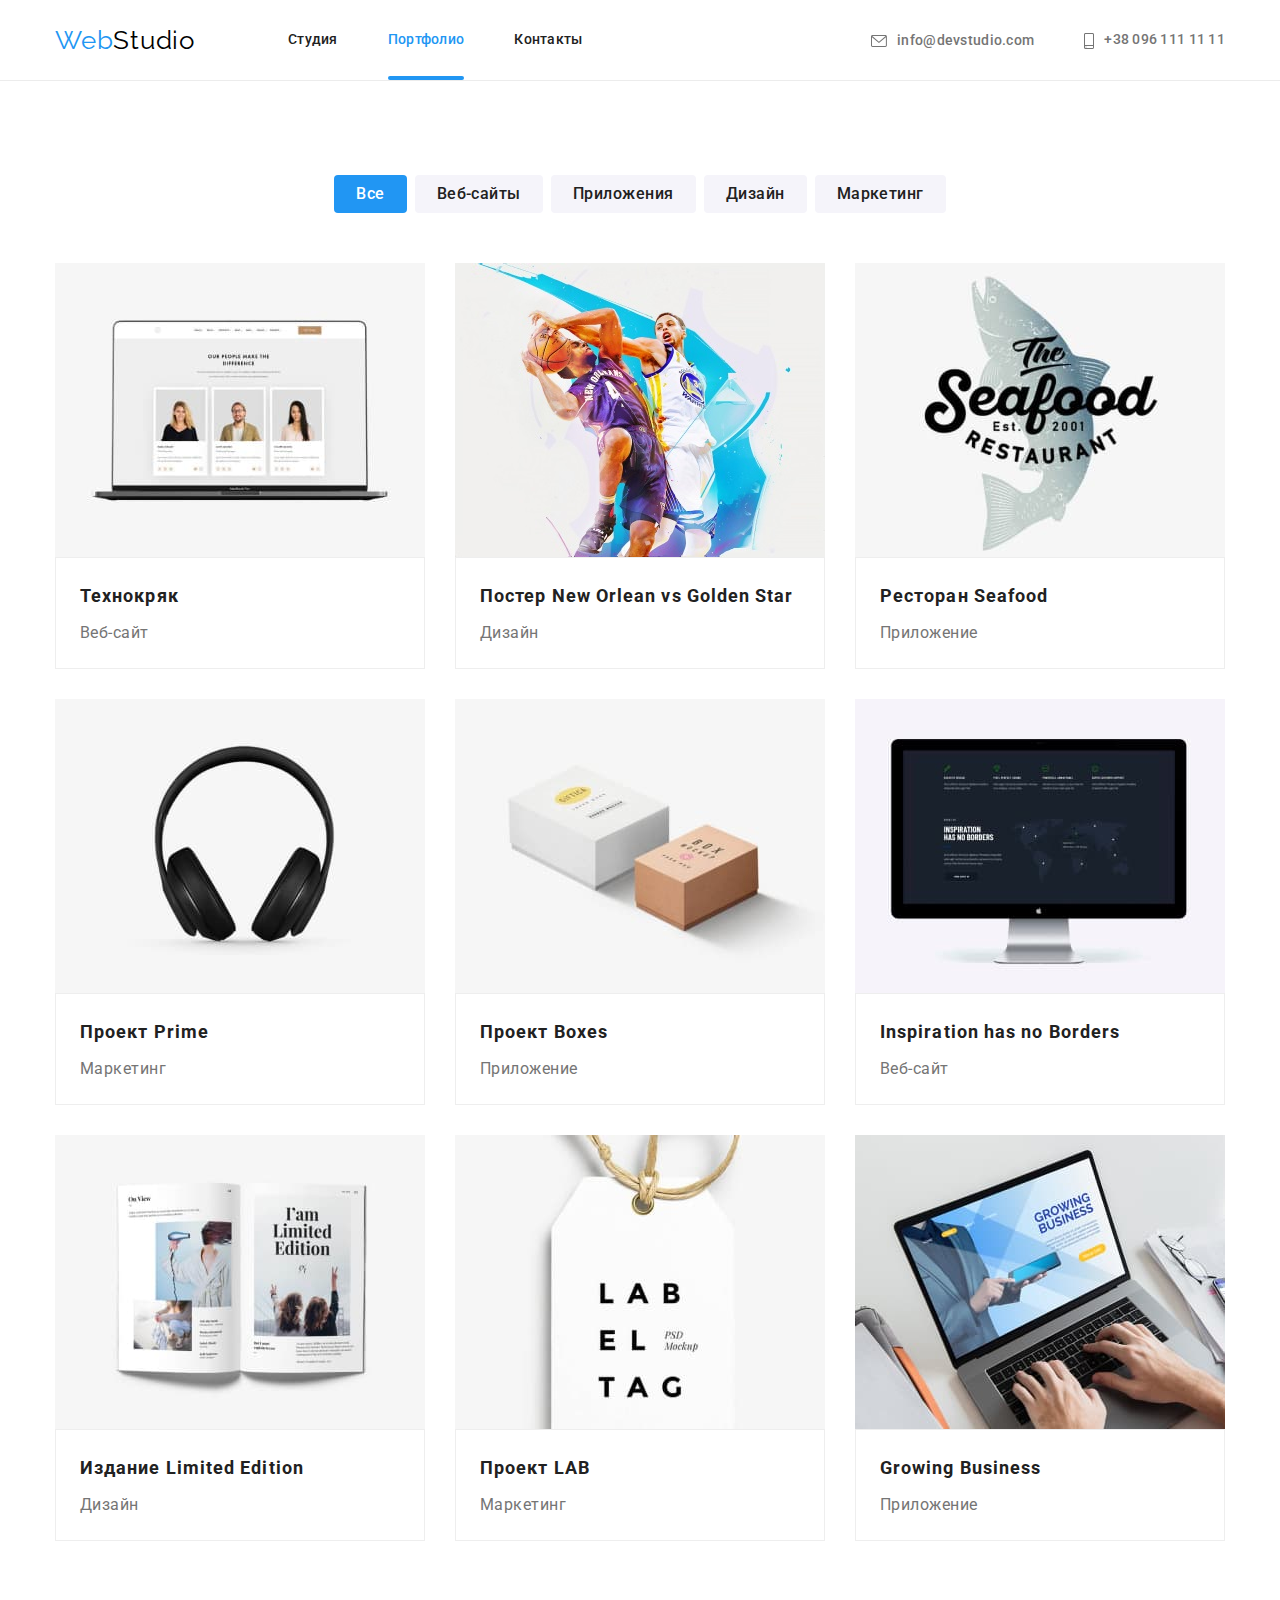
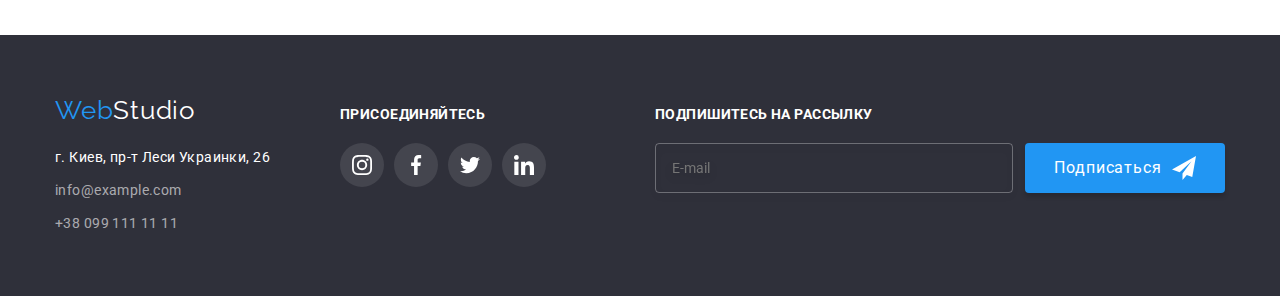
==== portfolio.html @ a85f529a "made folder" ====
<!DOCTYPE html>
<html lang="ru">
  <head>
    <meta charset="UTF-8" />
    <meta http-equiv="X-UA-Compatible" content="IE=edge" />
    <meta name="viewport" content="width=device-width, initial-scale=1.0" />
    <title>Портфолио</title>
    <link rel="preconnect" href="https://fonts.googleapis.com" />
    <link rel="preconnect" href="https://fonts.gstatic.com" crossorigin />
    <link
      href="https://fonts.googleapis.com/css2?family=Raleway:wght@700&family=Roboto:wght@400;500;700;900&display=swap"
      rel="stylesheet"
    />
    <link
      rel="stylesheet"
      href="https://cdn.jsdelivr.net/npm/modern-normalize@1.1.0/modern-normalize.min.css"
    />
    <link rel="stylesheet" href="./css/styles.css" />
  </head>

  <body>
    <header class="header underline">
      <div class="conteiner header">
        <nav class="header-logo">
          <a lang="en" href="./index.html" class="logo link"
            >Web<span class="logo-ins">Studio</span></a
          >
          <ul class="site-nav list">
            <li class="item">
              <a class="link site-nav-link" href="./index.html">Студия</a>
            </li>
            <li class="item">
              <a class="link site-nav-link current" href="./portfolio.html">Портфолио</a>
            </li>
            <li class="item"><a class="link site-nav-link" href="">Контакты</a></li>
          </ul>
        </nav>

        <ul class="site-contact list">
          <li class="list">
            <a class="link" href="mailto:info@devstudio.com"
              ><svg class="contact-logo" width="16" height="12">
                <use href="./images/icons.svg#icon-mail-logo" /></svg
              >info@devstudio.com</a
            >
          </li>
          <li class="list">
            <a class="link" href="tel:+380961111111"
              ><svg class="contact-logo" width="10" height="16">
                <use href="./images/icons.svg#icon-logo-smartphone" /></svg
              >+38 096 111 11 11</a
            >
          </li>
        </ul>
      </div>
    </header>
    <main>
      <!-- секция портфолио фильтр -->
      <section class="section">
        <div class="conteiner">
          <h1 hidden>портфолио по категориям</h1>
          <ul class="portfolio-filter">
            <li class="list">
              <button class="portfolio-btn current-btn" type="button">Все</button>
            </li>
            <li class="list"><button class="portfolio-btn" type="button">Веб-сайты</button></li>
            <li class="list"><button class="portfolio-btn" type="button">Приложения</button></li>
            <li class="list"><button class="portfolio-btn" type="button">Дизайн</button></li>
            <li class="list"><button class="portfolio-btn" type="button">Маркетинг</button></li>
          </ul>

          <ul class="example-card">
            <li class="list">
              <a class="link example-link" href="">
                <div class="example-wrap">
                  <img
                    src="./images/portfolio/img-tekhnokr.jpg"
                    alt="образец сайта на ноутбуке"
                    width="370"
                    height="294"
                  />
                  <p class="example-text">
                    Ресурс предлагает комплексные предложения с разным уровнем функционала и
                    сервисов. Все это позволит посетителю получить исчерпывающие сведения о компании
                    или частном лице.
                  </p>
                </div>

                <div class="example-name">
                  <h2 class="portfolio-title-text">Технокряк</h2>
                  <p class="portfolio-text">Веб-сайт</p>
                </div>
              </a>
            </li>
            <li class="list">
              <a class="link example-link" href="">
                <div class="example-wrap">
                  <img
                    src="./images/portfolio/img-new-orlean.jpg"
                    alt="игра в баскетбол"
                    width="370"
                    height="294"
                  />
                  <p class="example-text">
                    Ресурс предлагает комплексные предложения с разным уровнем функционала и
                    сервисов. Все это позволит посетителю получить исчерпывающие сведения о компании
                    или частном лице.
                  </p>
                </div>
                <div class="example-name">
                  <h2 class="portfolio-title-text">
                    Постер <span lang="en">New Orlean vs Golden Star</span>
                  </h2>
                  <p class="portfolio-text">Дизайн</p>
                </div>
              </a>
            </li>
            <li class="list">
              <a class="link example-link" href="">
                <div class="example-wrap">
                  <img
                    src="./images/portfolio/img-seafood.jpg"
                    alt="логотип ресторана с рыбой"
                    width="370"
                    height="294"
                  />
                  <p class="example-text">
                    Ресурс предлагает комплексные предложения с разным уровнем функционала и
                    сервисов. Все это позволит посетителю получить исчерпывающие сведения о компании
                    или частном лице.
                  </p>
                </div>
                <div class="example-name">
                  <h2 class="portfolio-title-text">Ресторан <span lang="en">Seafood</span></h2>
                  <p class="portfolio-text">Приложение</p>
                </div>
              </a>
            </li>
            <li class="list">
              <a class="link example-link" href="">
                <div class="example-wrap">
                  <img
                    src="./images/portfolio/img-prime.jpg"
                    alt="фотография наушники"
                    width="370"
                    height="294"
                  />
                  <p class="example-text">
                    Ресурс предлагает комплексные предложения с разным уровнем функционала и
                    сервисов. Все это позволит посетителю получить исчерпывающие сведения о компании
                    или частном лице.
                  </p>
                </div>
                <div class="example-name">
                  <h2 class="portfolio-title-text">Проект <span lang="en">Prime</span></h2>
                  <p class="portfolio-text">Маркетинг</p>
                </div>
              </a>
            </li>
            <li class="list">
              <a class="link example-link" href="">
                <div class="example-wrap">
                  <img
                    src="./images/portfolio/img-boxes.jpg"
                    alt="две коробки на столе"
                    width="370"
                    height="294"
                  />
                  <p class="example-text">
                    Ресурс предлагает комплексные предложения с разным уровнем функционала и
                    сервисов. Все это позволит посетителю получить исчерпывающие сведения о компании
                    или частном лице.
                  </p>
                </div>
                <div class="example-name">
                  <h2 class="portfolio-title-text">Проект <span lang="en">Boxes</span></h2>
                  <p class="portfolio-text">Приложение</p>
                </div>
              </a>
            </li>
            <li class="list">
              <a class="link example-link" href="">
                <div class="example-wrap">
                  <img
                    src="./images/portfolio/img-inspiration.jpg"
                    alt="вид сайта на мониторе"
                    width="370"
                    height="294"
                  />
                  <p class="example-text">
                    Ресурс предлагает комплексные предложения с разным уровнем функционала и
                    сервисов. Все это позволит посетителю получить исчерпывающие сведения о компании
                    или частном лице.
                  </p>
                </div>
                <div class="example-name">
                  <h2 class="portfolio-title-text" lang="en">Inspiration has no Borders</h2>
                  <p class="portfolio-text">Веб-сайт</p>
                </div>
              </a>
            </li>
            <li class="list">
              <a class="link example-link" href="">
                <div class="example-wrap">
                  <img
                    src="./images/portfolio/img-limit-edit.jpg"
                    alt="раскрытый журнал"
                    width="370"
                    height="294"
                  />
                  <p class="example-text">
                    Ресурс предлагает комплексные предложения с разным уровнем функционала и
                    сервисов. Все это позволит посетителю получить исчерпывающие сведения о компании
                    или частном лице.
                  </p>
                </div>
                <div class="example-name">
                  <h2 class="portfolio-title-text">
                    Издание <span lang="en">Limited Edition</span>
                  </h2>
                  <p class="portfolio-text">Дизайн</p>
                </div>
              </a>
            </li>
            <li class="list">
              <a class="link example-link" href="">
                <div class="example-wrap">
                  <img
                    src="./images/portfolio/img-lab.jpg"
                    alt="фотография бирки"
                    width="370"
                    height="294"
                  />
                  <p class="example-text">
                    Ресурс предлагает комплексные предложения с разным уровнем функционала и
                    сервисов. Все это позволит посетителю получить исчерпывающие сведения о компании
                    или частном лице.
                  </p>
                </div>
                <div class="example-name">
                  <h2 class="portfolio-title-text">Проект <span lang="en">LAB</span></h2>
                  <p class="portfolio-text">Маркетинг</p>
                </div>
              </a>
            </li>
            <li class="list">
              <a class="link example-link" href="">
                <div class="example-wrap">
                  <img
                    src="./images/portfolio/img-growing.jpg"
                    alt="просмотр сайта на ноутбуке"
                    width="370"
                    height="294"
                  />
                  <p class="example-text">
                    Ресурс предлагает комплексные предложения с разным уровнем функционала и
                    сервисов. Все это позволит посетителю получить исчерпывающие сведения о компании
                    или частном лице.
                  </p>
                </div>
                <div class="example-name">
                  <h2 class="portfolio-title-text" lang="en">Growing Business</h2>
                  <p class="portfolio-text">Приложение</p>
                </div>
              </a>
            </li>
          </ul>
        </div>
      </section>
    </main>
    <footer class="footer">
      <div class="conteiner footer-site">
        <div class="footer-main">
          <a lang="en" href="index.html" class="logo link logo-footer"
            >Web<span class="logo-ins-wt">Studio</span></a
          >
          <address class="footer-adress">
            <ul class="site-address">
              <li class="list address">
                <a
                  class="link adr"
                  href="https://goo.gl/maps/mTqveM3o7h9tDFsGA"
                  target="_blank"
                  rel="noopener noreferrer"
                  >г. Киев, пр-т Леси Украинки, 26</a
                >
              </li>
              <li class="list">
                <a class="link" href="mailto:info@example.com">info@example.com</a>
              </li>
              <li class="list"><a class="link" href="tel:+380991111111">+38 099 111 11 11</a></li>
            </ul>
          </address>
        </div>
        <div class="connect-link">
          <h3 class="connect-title">присоединяйтесь</h3>
          <ul class="social-list list">
            <li class="social-item">
              <a class="social-link link footer-link" href="">
                <svg class="workers-social-icon" width="20" height="20">
                  <use href="./images/icons.svg#icon-instagram" />
                </svg>
              </a>
            </li>
            <li class="social-item">
              <a class="social-link link footer-link" href="">
                <svg class="workers-social-icon" width="20" height="20">
                  <use href="./images/icons.svg#icon-facebook" />
                </svg>
              </a>
            </li>
            <li class="social-item">
              <a class="social-link link footer-link" href="">
                <svg class="workers-social-icon" width="20" height="20">
                  <use href="./images/icons.svg#icon-twitter" />
                </svg>
              </a>
            </li>
            <li class="social-item">
              <a class="social-link link footer-link" href="">
                <svg class="workers-social-icon" width="20" height="20">
                  <use href="./images/icons.svg#icon-linkedin" />
                </svg>
              </a>
            </li>
          </ul>
        </div>

        <!--Форма подписаться-->

        <form class="subscribe">
          <h3 class="subscribe-title">Подпишитесь на рассылку</h3>
          <div class="subscribe-wrap">
            <input class="subscribe-input" type="text" name="subscribe" placeholder="E-mail" />
            <button type="submit" class="subscribe-btn">
              Подписаться
              <svg class="subscribe-icon" width="24" height="24">
                <use href="./images/icons.svg#icon-send-email" />
              </svg>
            </button>
          </div>
        </form>
      </div>
    </footer>
  </body>
</html>
---- css/styles.css ----
:root {
  --main-text-color: #212121;
  --text-color: #757575;
  --text-focus-color: #2196f3;
  --main-bg-color: #ffffff;
  --hero-bg-color: #2f303a;
  --team-bg-color: #f5f4fa;
  --footer-bg-color: #2f303a;
  --hero-btn-hover: #188ce8;
  --logo-color: #000000;
  --hero-underline: #ececec;
  --timming: cubic-bezier(0.4, 0, 0.2, 1);
}
.vissualy-hidden {
  position: absolute;
  white-space: nowrap;
  width: 1px;
  height: 1px;
  overflow: hidden;
  border: 0;
  padding: 0;
  clip: rect(0 0 0 0);
  clip-path: inset(50%);
  margin: -1px;
}
h1,
h2,
h3,
h4,
h5 {
  margin: 0;
}
ul {
  margin: 0;
  padding: 0;
}

p {
  margin: 0;
}
img {
  display: block;
  max-width: 100%;
  height: auto;
}

.conteiner {
  margin: 0 auto;
  width: 1200px;
  padding-left: 15px;
  padding-right: 15px;
}
.section {
  padding: 94px 0;
}
body {
  font-family: 'Roboto', sans-serif;
  color: var(--text-color);
  background-color: var(--main-bg-color);
  font-size: 14px;
}
.list {
  padding: 0;
  margin: 0;
  list-style: none;
}
.link {
  text-decoration: none;
  font-style: normal;
}
/* --------- Header section --------- */
.header.conteiner {
  display: flex;
  align-items: center;
}
.header-logo {
  display: flex;
  align-items: center;
}

.underline {
  border-bottom: 1px solid var(--hero-underline);
}
.logo {
  font-family: 'Raleway', sans-serif;
  color: var(--text-focus-color);
  font-size: 26px;
  line-height: 1.19;
  letter-spacing: 0.03em;
  margin-right: 93px;
}

.site-contact {
  margin-left: auto;
}

.logo-ins {
  color: var(--logo-color);
}
.site-nav {
  display: flex;
}

.site-nav .item:not(:last-child) {
  margin-right: 50px;
}

.site-nav .link {
  display: block;
  padding-top: 32px;
  padding-bottom: 32px;
  font-family: 'Roboto', sans-serif;
  font-weight: 500;
  line-height: 1.14;
  letter-spacing: 0.02em;
  color: var(--main-text-color);
  transition: color 250ms var(--timming);
}
.site-nav .link:hover,
.site-nav .link:focus {
  color: var(--text-focus-color);
}
.link.current {
  color: var(--text-focus-color);
}
.site-nav-link.current::after {
  content: '';
  position: absolute;
  left: 0;
  bottom: 0;
  display: block;
  width: 100%;
  height: 4px;
  background-color: var(--text-focus-color);
  border-radius: 2px;
}
.item {
  position: relative;
}
.site-nav-link::before {
  content: '';
  position: absolute;
  left: 0;
  bottom: 0;
  display: block;
  width: 100%;
  height: 4px;
  background-color: var(--text-focus-color);
  border-radius: 2px;
  transform: scaleX(0);
  transition: transform 250ms var(--timming);
}

.site-nav-link:hover::before,
.site-nav-link:focus::before {
  transform: scaleX(1);
}

.site-contact .link {
  font-weight: 500;
  font-size: 14px;
  line-height: 1.14;
  letter-spacing: 0.02em;
  color: var(--text-color);
  transition: color 250ms var(--timming);
}

.site-contact {
  display: flex;
  align-items: center;
}
.site-contact .list + .list {
  margin-left: 50px;
}

.site-contact .link:hover,
.site-contact .link:focus {
  color: var(--text-focus-color);
}
.contact-logo {
  vertical-align: middle;
  fill: currentcolor;
  margin-right: 10px;
  text-align: center;
}
/* --------- Hero section --------- */
.hero {
  padding: 200px 0;
  text-align: center;
  max-width: 1600px;
  margin: 0 auto;
  background-color: var(--hero-bg-color);

  background-image: linear-gradient(rgba(47, 48, 58, 0.4), rgba(47, 48, 58, 0.4)),
    url(../images/bg-img.jpg);
  background-repeat: no-repeat;
  background-position: center;
  background-size: cover;
}
.hero-text {
  margin-top: 0;
  margin-bottom: 30px;
  font-size: 44px;
  line-height: 1.36;
  letter-spacing: 0.06em;
  text-transform: uppercase;
  color: var(--main-bg-color);
}

.hero-btn {
  display: inline;
  box-shadow: 0px 4px 4px rgba(0, 0, 0, 0.15);
  border: 0;
  border-radius: 4px;
  padding: 10px 32px 10px 32px;
  cursor: pointer;
  font-family: inherit;
  font-weight: 700;
  font-size: 16px;
  line-height: 1.88;
  letter-spacing: 0.06em;
  background-color: var(--text-focus-color);
  color: var(--main-bg-color);
  transition: background-color 250ms var(--timming);
}

.hero-btn:hover,
.hero-btn:focus {
  background-color: var(--hero-btn-hover);
}
/* --------- Особенности section --------- */
.section-title-text {
  margin-top: 30px;
  font-size: 14px;
  line-height: 1.14;
  letter-spacing: 0.03em;
  text-transform: uppercase;

  color: var(--main-text-color);
}
.specs {
  display: flex;
}
.specs-item {
  width: 270px;
  height: 120px;
  background: var(--team-bg-color);
  border-radius: 4px;
  display: flex;
  align-items: center;
  justify-content: center;
}

.specs .list:not(:last-child) {
  margin-right: 30px;
}
.section-text {
  font-size: 14px;
  line-height: 1.71;
  letter-spacing: 0.03em;
  margin-top: 10px;
  margin-bottom: 0;
}
/* --------- чем мы занимаемся section --------- */
.section-main-text {
  margin-bottom: 50px;
  text-align: center;
  font-size: 36px;
  line-height: 1.17;
  letter-spacing: 0.03em;
  color: var(--main-text-color);
}
.section.our-works {
  padding-top: 0%;
}
.work-example {
  display: flex;
  justify-content: space-between;
}
.example-card {
  position: relative;
}
.works-text {
  position: absolute;

  height: 70px;
  width: 100%;
  bottom: 0;
  left: 0;
  padding-top: 27px;
  padding-bottom: 27px;

  font-weight: 700;
  font-size: 14px;
  line-height: 1.14;
  text-align: center;
  vertical-align: middle;

  letter-spacing: 0.03em;
  text-transform: uppercase;

  color: var(--main-bg-color);

  background-color: rgba(47, 48, 58, 0.8);
}

/* --------- наша команда section --------- */
.section-team {
  background-color: var(--team-bg-color);
}
.workers-name {
  padding-top: 30px;
  padding-bottom: 30px;
  background-color: var(--main-bg-color);
  text-align: center;
  border-radius: 0px 0px 4px 4px;
}

.team-name {
  font-weight: 500;
  font-size: 16px;
  line-height: 1.19;
  letter-spacing: 0.03em;
  color: var(--main-text-color);
  margin-bottom: 9px;
}
.team-prof {
  font-size: 16px;
  line-height: 1.19;
  letter-spacing: 0.03em;
  margin-bottom: 16px;
}
.workers-cards {
  display: flex;
  justify-content: space-between;
}
.conteiner-workers {
  width: 270px;
  box-shadow: 0px 1px 3px rgba(0, 0, 0, 0.12), 0px 1px 1px rgba(0, 0, 0, 0.14),
    0px 2px 1px rgba(0, 0, 0, 0.2);
  border-radius: 0px 0px 4px 4px;
}
.conteiner-team {
  padding-bottom: 94px;
}
.social-list {
  display: flex;
  justify-content: center;
  background-color: transparent;
}
.social-item + .social-item {
  margin-left: 10px;
}
.social-link {
  width: 44px;
  height: 44px;
  border-radius: 50%;
  display: flex;
  align-items: center;
  justify-content: center;
  background-color: var(--main-bg-color);
  color: #afb1b8;
  transition: color 250ms var(--timming), background-color 250ms var(--timming);
}
.workers-social-icon {
  fill: currentColor;
}
.social-link:hover,
.social-link:focus {
  background-color: var(--text-focus-color);
  color: var(--main-bg-color);
}

/* --------- наши клиенты section --------- */
.clients-title {
  font-weight: 700;
  font-size: 36px;
  line-height: 1.67;
  text-align: center;
  letter-spacing: 0.03em;
  color: var(--main-text-color);
  margin-bottom: 50px;
}
.clients-list {
  display: flex;
  justify-content: center;
  background-color: transparent;
}
.clients-item + .clients-item {
  margin-left: 30px;
}
.clients-item {
  width: 170px;
  height: 92px;
  align-items: center;
}
.clients-link {
  width: 170px;
  height: 92px;
  border: 1px solid;
  border-radius: 4px;
  display: flex;
  align-items: center;
  justify-content: center;
  color: #afb1b8;
  transition: color 250ms var(--timming);
}
.clients-icon {
  fill: currentColor;
}
.clients-link:hover,
.clients-link:focus {
  color: var(--text-focus-color);
}
/* --------- footer section --------- */
.logo-ins-wt {
  color: var(--main-bg-color);
}
.footer {
  padding: 60px 0;
  background-color: var(--footer-bg-color);
}
.footer-adress {
  font-style: normal;
  margin-top: 20px;
}
.site-address .link {
  font-size: 14px;
  line-height: 1.71;
  letter-spacing: 0.03em;
  color: rgba(255, 255, 255, 0.6);
  transition: color 250ms var(--timming);
}
.site-address .link:hover,
.site-address .link:focus {
  color: var(--text-focus-color);
}
.site-address .adr {
  color: var(--main-bg-color);
}
.logo-footer {
  display: inline-block;
  margin-right: 0;
}
.site-address .list {
  display: block;
}
.site-address .list:not(:last-child) {
  margin-bottom: 9px;
}
.footer-site {
  display: flex;
  align-items: baseline;
}
.connect-link {
  margin-left: 70px;
}
.connect-title {
  margin-bottom: 20px;
  font-weight: 700;
  font-size: 14px;
  line-height: 1.14;
  letter-spacing: 0.03em;
  text-transform: uppercase;
  color: var(--main-bg-color);
}
.footer-link {
  background-color: rgba(255, 255, 255, 0.1);
  color: var(--main-bg-color);
}
.footer-link:hover,
.footer-link:focus {
  background-color: var(--text-focus-color);
}
.subscribe {
  margin-left: auto;
}
.subscribe-input {
  width: 358px;
  height: 50px;
  padding-left: 16px;
  margin-right: 12px;

  border: 1px solid rgba(255, 255, 255, 0.3);
  box-sizing: border-box;
  filter: drop-shadow(0px 4px 4px rgba(0, 0, 0, 0.15));
  border-radius: 4px;
  background-color: transparent;
  color: inherit;
}

.subscribe-input:focus {
  outline: none;
  border-color: var(--text-focus-color);
}

.subscribe-title {
  margin-bottom: 20px;
  font-weight: 700;
  font-size: 14px;
  line-height: 1.14;
  letter-spacing: 0.03em;
  text-transform: uppercase;
  color: var(--main-bg-color);
}
.subscribe-btn {
  cursor: pointer;
  display: flex;
  align-items: center;
  justify-content: center;
  width: 200px;
  height: 50px;
  padding: 0;
  border: 0;
  background: var(--text-focus-color);
  box-shadow: 0px 4px 4px rgba(0, 0, 0, 0.15);
  border-radius: 4px;
  font-size: 16px;
  line-height: 1.88;
  letter-spacing: 0.06em;
  color: var(--main-bg-color);
  transition: background-color 250ms var(--timming);
}
.subscribe-icon {
  margin-left: 10px;
  fill: var(--main-bg-color);
}

.subscribe-btn:hover,
.subscribe-btn:focus {
  background: var(--hero-btn-hover);
}

.subscribe-wrap {
  display: flex;
}

/* --------- Модальное окно --------- */

.backdrop {
  position: fixed;
  width: 100%;
  height: 100%;
  top: 0;
  left: 0;
  background-color: rgba(0, 0, 0, 0.2);
  transition: opacity 250ms var(--timming), visibility 250ms var(--timming),
    box-shadow 250ms var(--timming);
}

.backdrop.is-hidden .modal {
  transform: translate(-50%, -50%) scale(1.1);
}

.modal {
  position: absolute;
  top: 50%;
  left: 50%;
  transform: translate(-50%, -50%) scale(1);
  width: 528px;
  min-height: 581px;
  background-color: var(--main-bg-color);
  border-radius: 4px;
  transition: transform 300ms;
  box-shadow: 0px 1px 3px rgba(0, 0, 0, 0.12), 0px 1px 1px rgba(0, 0, 0, 0.14),
    0px 2px 1px rgba(0, 0, 0, 0.2);
  padding: 40px;
}

.modal-close-btn {
  cursor: pointer;
  padding: 0;

  position: absolute;
  top: 8px;
  right: 8px;
  width: 30px;
  height: 30px;
  border-radius: 50%;
  border: 1px solid rgba(0, 0, 0, 0.1);
  background-color: transparent;
}
.modal-close-btn:hover .close-icon,
.modal-close-btn:focus .close-icon {
  fill: var(--text-focus-color);
}
.close-icon {
  vertical-align: middle;
  transition: fill 250ms var(--timming);
}
.is-hidden {
  opacity: 0;
  pointer-events: none;
  visibility: hidden;
}

.modal-title {
  margin-bottom: 12px;
  font-weight: 700;
  font-size: 20px;
  line-height: 1.15;
  text-align: center;
  letter-spacing: 0.03em;
  color: var(--main-text-color);
}
.input-title {
  display: inline-block;

  font-size: 12px;
  line-height: 1.17;
  letter-spacing: 0.01em;
  margin-bottom: 4px;
}
.modal-input {
  width: 100%;
  height: 40px;
  padding-left: 35px;

  border: 1px solid rgba(33, 33, 33, 0.2);
  outline: none;

  box-sizing: border-box;
  border-radius: 4px;
  color: var(--main-text-color);
  transition: border-color 250ms var(--timming);
}
.modal-input:focus {
  border-color: var(--text-focus-color);
}
.modal-input:focus + .modal-icon {
  fill: var(--text-focus-color);
}
.input-wrap {
  position: relative;
  margin-bottom: 10px;
}
.modal-icon {
  position: absolute;
  top: 50%;
  left: 12px;
  transform: translateY(-50%);
  transition: fill 250ms var(--timming);
}

.comment {
  height: 120px;
  margin-bottom: 20px;
  padding: 12px 16px;
  resize: none;
}
.comment::placeholder {
  font-size: 14px;
  line-height: 1.14;
  letter-spacing: 0.01em;
  color: rgba(117, 117, 117, 0.5);
}
.check-text {
  display: flex;
  align-items: center;
  justify-content: center;
  margin-bottom: 30px;
}
.check-icon-wrap {
  display: flex;
  align-items: center;
  justify-content: center;
  margin-right: 7px;
  width: 16px;
  height: 15px;
  border: 2px solid var(--main-text-color);
  border-radius: 2px;
  fill: transparent;
}

.checkbox:checked + .check-text .check-icon-wrap {
  background-color: var(--text-focus-color);
  fill: var(--main-bg-color);
  border: transparent;
}

.modal-license {
  font-size: 14px;
  line-height: 1.71;
  letter-spacing: 0.03em;
  text-decoration-line: underline;

  color: var(--text-focus-color);
}
.send-btn {
  cursor: pointer;
  display: block;
  margin: 0 auto;
  width: 200px;
  height: 50px;
  padding: 0;

  background: var(--text-focus-color);
  box-shadow: 0px 4px 4px rgba(0, 0, 0, 0.15);
  border-radius: 4px;

  font-weight: 700;
  font-size: 16px;
  line-height: 1.88;
  letter-spacing: 0.06em;

  color: var(--main-bg-color);

  border: 0;
  transition: background-color 250ms var(--timming);
}

.send-btn:hover,
.send-btn:focus {
  background: var(--hero-btn-hover);
}

/* --------- СТРАНИЦА ПОРТФОЛИО --------- */

.portfolio-filter .list {
  border-radius: 4px;
}
.portfolio-btn {
  cursor: pointer;
  padding: 6px 22px;
  border-radius: 4px;
  border: 0;
  font-family: inherit;
  font-weight: 500;
  font-size: 16px;
  line-height: 1.625;
  letter-spacing: 0.03em;
  color: var(--main-text-color);
  background-color: var(--team-bg-color);
  transition: color 250ms var(--timming), background-color 250ms var(--timming),
    box-shadodw 250ms var(--timming);
}
.current-btn {
  color: var(--main-bg-color);
  background-color: var(--text-focus-color);
}

.portfolio-btn:hover,
.portfolio-btn:focus {
  color: var(--main-bg-color);
  background-color: var(--text-focus-color);
  box-shadow: 0px 3px 1px rgba(0, 0, 0, 0.1), 0px 1px 2px rgba(0, 0, 0, 0.08),
    0px 2px 2px rgba(0, 0, 0, 0.12);
}

.portfolio-filter .list:not(:last-child) {
  margin-right: 8px;
}

.example-link {
  display: block;
  transition: box-shadow 250ms var(--timming);
}

.example-link:hover {
  box-shadow: 0px 1px 1px rgba(0, 0, 0, 0.12), 0px 4px 4px rgba(0, 0, 0, 0.06),
    1px 4px 6px rgba(0, 0, 0, 0.16);
}

.portfolio-filter {
  display: flex;
  justify-content: center;
}
.example-card {
  display: flex;
  flex-wrap: wrap;
  margin-top: 50px;
}

.example-wrap {
  position: relative;
  overflow: hidden;
}
.example-text {
  position: absolute;
  top: 0;
  left: 0;
  height: 100%;

  padding: 63px 24px;
  font-size: 18px;
  line-height: 1.56;
  letter-spacing: 0.03em;
  color: var(--main-bg-color);
  background-color: rgba(33, 150, 243, 0.9);

  transform: translateY(100%);
  transition: transform 250ms var(--timming);
}
.example-link:hover .example-text,
.example-link:focus .example-text {
  transform: translateY(0);
}
.example-card .list {
  margin-right: 30px;
  margin-bottom: 30px;
}
.example-name {
  border: 1px solid #eeeeee;
  padding: 20px 24px;
}
.example-card .list:nth-child(3n) {
  margin-right: 0;
}
.example-card .list:nth-last-child(-n + 3) {
  margin-bottom: 0;
}

.portfolio-title-text {
  font-weight: 700;
  font-size: 18px;
  line-height: 2;
  letter-spacing: 0.06em;
  color: var(--main-text-color);
}

.portfolio-text {
  font-size: 16px;
  line-height: 1.88;
  letter-spacing: 0.03em;
  color: var(--text-color);
  margin-top: 4px;
}

.conteiner-example {
  margin-top: 56px;
  padding-bottom: 94px;
}
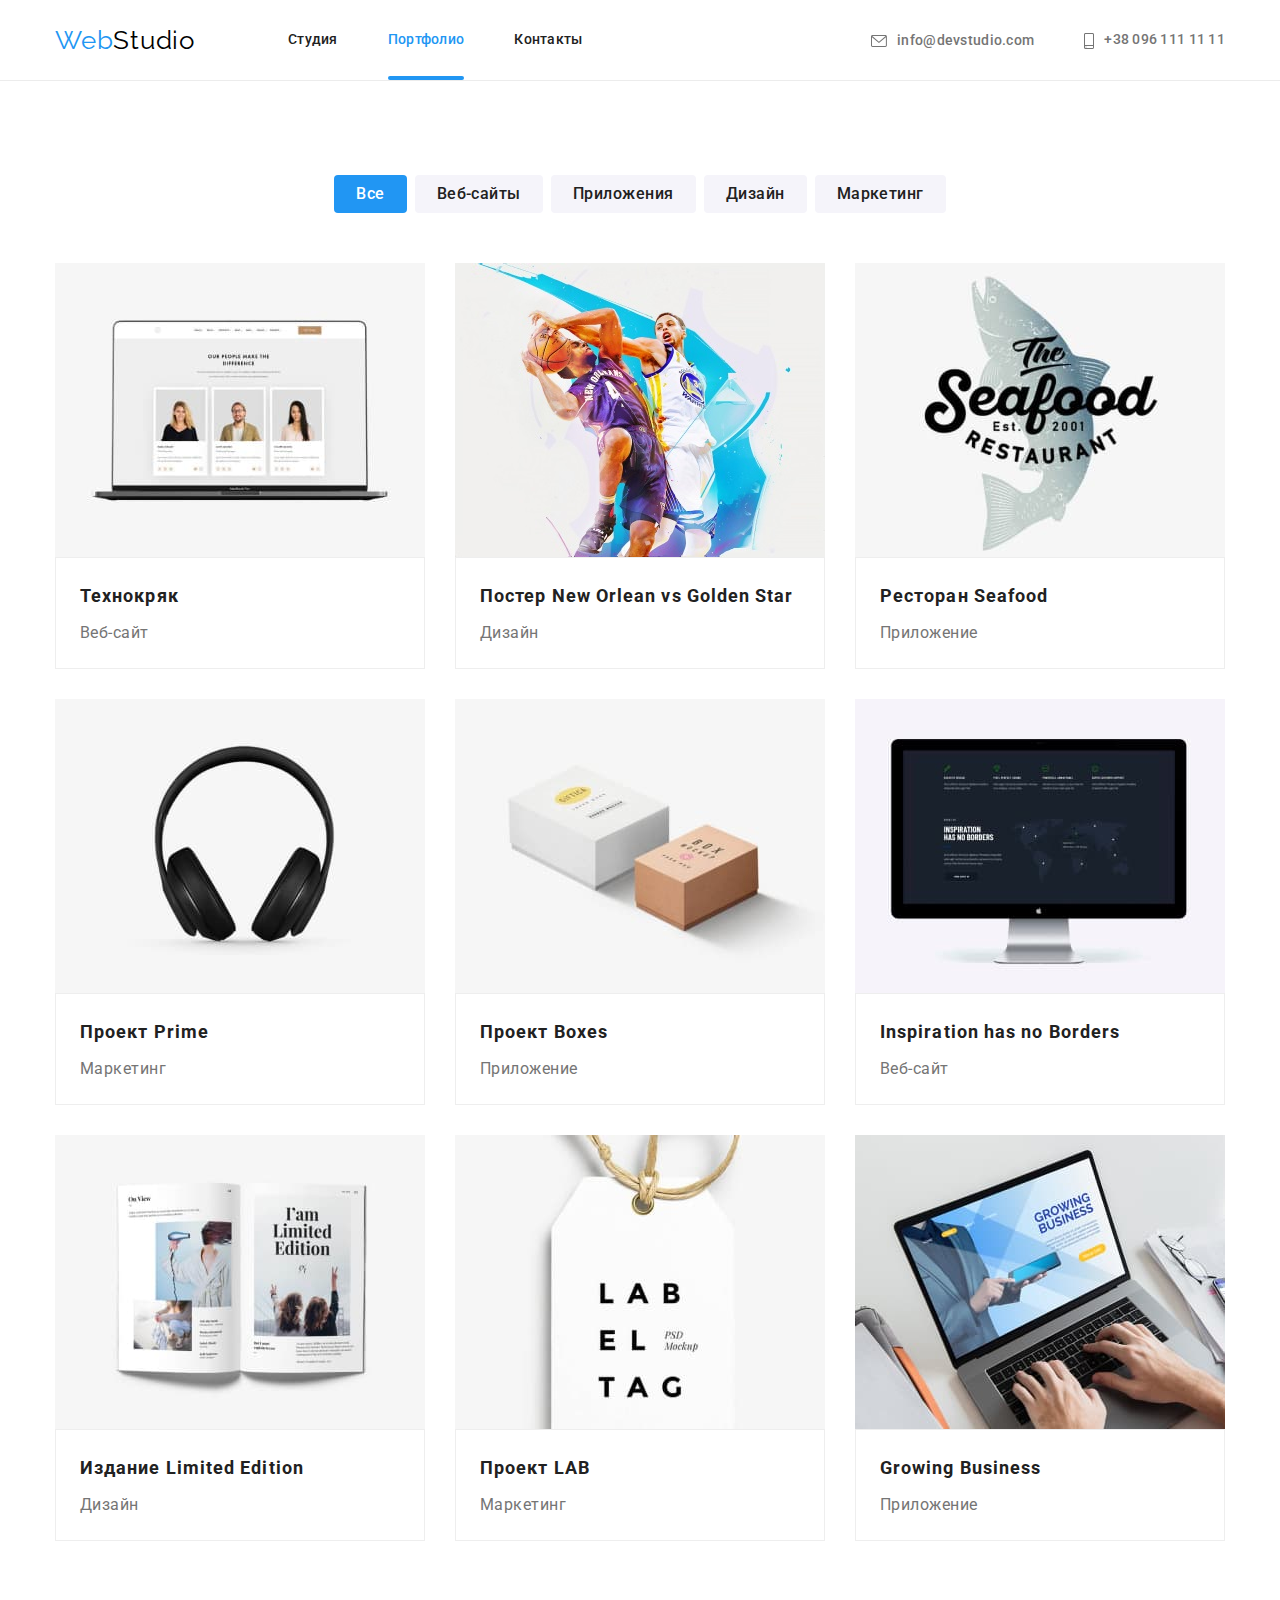
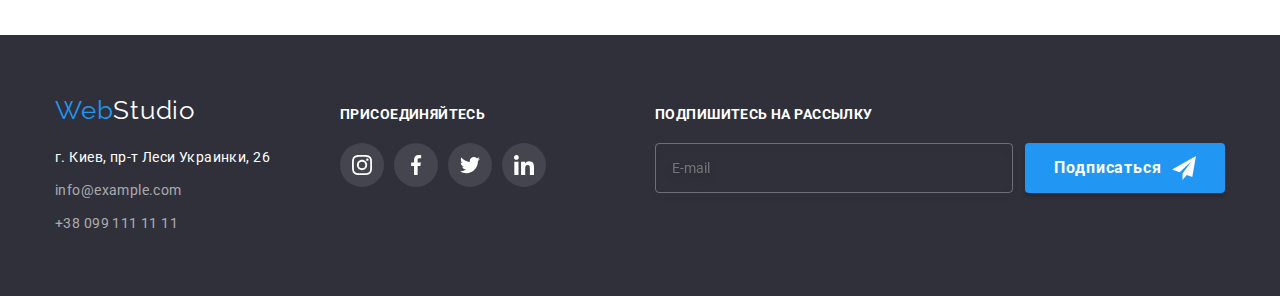
==== commit 517dcd57: "BEM finished" ====
--- a/portfolio.html
+++ b/portfolio.html
@@ -19,34 +19,36 @@
   </head>
 
   <body>
-    <header class="header underline">
-      <div class="conteiner header">
-        <nav class="header-logo">
-          <a lang="en" href="./index.html" class="logo link"
-            >Web<span class="logo-ins">Studio</span></a
+    <header class="header header--underline">
+      <div class="conteiner header--conteiner">
+        <nav class="navigation">
+          <a lang="en" href="./index.html" class="logo header__logo link"
+            >Web<span class="logo__text logo__text--header-color">Studio</span></a
           >
-          <ul class="site-nav list">
-            <li class="item">
-              <a class="link site-nav-link" href="./index.html">Студия</a>
-            </li>
-            <li class="item">
-              <a class="link site-nav-link current" href="./portfolio.html">Портфолио</a>
-            </li>
-            <li class="item"><a class="link site-nav-link" href="">Контакты</a></li>
+          <ul class="navigation-list list">
+            <li class="navigation-list__item">
+              <a class="navigation-list__link link" href="./index.html">Студия</a>
+            </li>
+            <li class="navigation-list__item">
+              <a class="navigation-list__link link current" href="./portfolio.html">Портфолио</a>
+            </li>
+            <li class="navigation-list__item">
+              <a class="navigation-list__link link" href="">Контакты</a>
+            </li>
           </ul>
         </nav>
 
-        <ul class="site-contact list">
-          <li class="list">
-            <a class="link" href="mailto:info@devstudio.com"
-              ><svg class="contact-logo" width="16" height="12">
+        <ul class="contacts contacts--header list">
+          <li class="contacts__list list">
+            <a class="contacts__link link" href="mailto:info@devstudio.com"
+              ><svg class="contacts__logo" width="16" height="12">
                 <use href="./images/icons.svg#icon-mail-logo" /></svg
               >info@devstudio.com</a
             >
           </li>
-          <li class="list">
-            <a class="link" href="tel:+380961111111"
-              ><svg class="contact-logo" width="10" height="16">
+          <li class="contacts__list list">
+            <a class="contacts__link link" href="tel:+380961111111"
+              ><svg class="contacts__logo" width="10" height="16">
                 <use href="./images/icons.svg#icon-logo-smartphone" /></svg
               >+38 096 111 11 11</a
             >
@@ -59,208 +61,246 @@
       <section class="section">
         <div class="conteiner">
           <h1 hidden>портфолио по категориям</h1>
-          <ul class="portfolio-filter">
-            <li class="list">
-              <button class="portfolio-btn current-btn" type="button">Все</button>
-            </li>
-            <li class="list"><button class="portfolio-btn" type="button">Веб-сайты</button></li>
-            <li class="list"><button class="portfolio-btn" type="button">Приложения</button></li>
-            <li class="list"><button class="portfolio-btn" type="button">Дизайн</button></li>
-            <li class="list"><button class="portfolio-btn" type="button">Маркетинг</button></li>
+          <ul class="portfolio-filter portfolio-filter--bottom-margin">
+            <li class="portfolio-filter__list list">
+              <button class="portfolio-filter__btn portfolio-filter__btn--current" type="button">
+                Все
+              </button>
+            </li>
+            <li class="portfolio-filter__list list">
+              <button class="portfolio-filter__btn" type="button">Веб-сайты</button>
+            </li>
+            <li class="portfolio-filter__list list">
+              <button class="portfolio-filter__btn" type="button">Приложения</button>
+            </li>
+            <li class="portfolio-filter__list list">
+              <button class="portfolio-filter__btn" type="button">Дизайн</button>
+            </li>
+            <li class="portfolio-filter__list list">
+              <button class="portfolio-filter__btn" type="button">Маркетинг</button>
+            </li>
           </ul>
 
-          <ul class="example-card">
-            <li class="list">
-              <a class="link example-link" href="">
-                <div class="example-wrap">
+          <ul class="portfolio-grid">
+            <!-- #1 -->
+
+            <li class="portfolio-list portfolio-list--margin list">
+              <a class="portfolio-card link" href="">
+                <div class="portfolio-card__wrap">
                   <img
                     src="./images/portfolio/img-tekhnokr.jpg"
                     alt="образец сайта на ноутбуке"
                     width="370"
                     height="294"
                   />
-                  <p class="example-text">
-                    Ресурс предлагает комплексные предложения с разным уровнем функционала и
-                    сервисов. Все это позволит посетителю получить исчерпывающие сведения о компании
-                    или частном лице.
-                  </p>
-                </div>
-
-                <div class="example-name">
-                  <h2 class="portfolio-title-text">Технокряк</h2>
-                  <p class="portfolio-text">Веб-сайт</p>
-                </div>
-              </a>
-            </li>
-            <li class="list">
-              <a class="link example-link" href="">
-                <div class="example-wrap">
+                  <p class="portfolio-card__text">
+                    Ресурс предлагает комплексные предложения с разным уровнем функционала и
+                    сервисов. Все это позволит посетителю получить исчерпывающие сведения о компании
+                    или частном лице.
+                  </p>
+                </div>
+
+                <div class="portfolio-description">
+                  <h2 class="portfolio-description__title">Технокряк</h2>
+                  <p class="portfolio-description__text">Веб-сайт</p>
+                </div>
+              </a>
+            </li>
+
+            <!-- #2 -->
+
+            <li class="portfolio-list portfolio-list--margin list">
+              <a class="portfolio-card link" href="">
+                <div class="portfolio-card__wrap">
                   <img
                     src="./images/portfolio/img-new-orlean.jpg"
                     alt="игра в баскетбол"
                     width="370"
                     height="294"
                   />
-                  <p class="example-text">
-                    Ресурс предлагает комплексные предложения с разным уровнем функционала и
-                    сервисов. Все это позволит посетителю получить исчерпывающие сведения о компании
-                    или частном лице.
-                  </p>
-                </div>
-                <div class="example-name">
-                  <h2 class="portfolio-title-text">
+                  <p class="portfolio-card__text">
+                    Ресурс предлагает комплексные предложения с разным уровнем функционала и
+                    сервисов. Все это позволит посетителю получить исчерпывающие сведения о компании
+                    или частном лице.
+                  </p>
+                </div>
+                <div class="portfolio-description">
+                  <h2 class="portfolio-description__title">
                     Постер <span lang="en">New Orlean vs Golden Star</span>
                   </h2>
-                  <p class="portfolio-text">Дизайн</p>
-                </div>
-              </a>
-            </li>
-            <li class="list">
-              <a class="link example-link" href="">
-                <div class="example-wrap">
+                  <p class="portfolio-description__text">Дизайн</p>
+                </div>
+              </a>
+            </li>
+
+            <!-- #3 -->
+
+            <li class="portfolio-list portfolio-list--margin list">
+              <a class="portfolio-card link" href="">
+                <div class="portfolio-card__wrap">
                   <img
                     src="./images/portfolio/img-seafood.jpg"
                     alt="логотип ресторана с рыбой"
                     width="370"
                     height="294"
                   />
-                  <p class="example-text">
-                    Ресурс предлагает комплексные предложения с разным уровнем функционала и
-                    сервисов. Все это позволит посетителю получить исчерпывающие сведения о компании
-                    или частном лице.
-                  </p>
-                </div>
-                <div class="example-name">
-                  <h2 class="portfolio-title-text">Ресторан <span lang="en">Seafood</span></h2>
-                  <p class="portfolio-text">Приложение</p>
-                </div>
-              </a>
-            </li>
-            <li class="list">
-              <a class="link example-link" href="">
-                <div class="example-wrap">
+                  <p class="portfolio-card__text">
+                    Ресурс предлагает комплексные предложения с разным уровнем функционала и
+                    сервисов. Все это позволит посетителю получить исчерпывающие сведения о компании
+                    или частном лице.
+                  </p>
+                </div>
+                <div class="portfolio-description">
+                  <h2 class="portfolio-description__title">
+                    Ресторан <span lang="en">Seafood</span>
+                  </h2>
+                  <p class="portfolio-description__text">Приложение</p>
+                </div>
+              </a>
+            </li>
+
+            <!-- #4 -->
+
+            <li class="portfolio-list portfolio-list--margin list">
+              <a class="portfolio-card link" href="">
+                <div class="portfolio-card__wrap">
                   <img
                     src="./images/portfolio/img-prime.jpg"
                     alt="фотография наушники"
                     width="370"
                     height="294"
                   />
-                  <p class="example-text">
-                    Ресурс предлагает комплексные предложения с разным уровнем функционала и
-                    сервисов. Все это позволит посетителю получить исчерпывающие сведения о компании
-                    или частном лице.
-                  </p>
-                </div>
-                <div class="example-name">
-                  <h2 class="portfolio-title-text">Проект <span lang="en">Prime</span></h2>
-                  <p class="portfolio-text">Маркетинг</p>
-                </div>
-              </a>
-            </li>
-            <li class="list">
-              <a class="link example-link" href="">
-                <div class="example-wrap">
+                  <p class="portfolio-card__text">
+                    Ресурс предлагает комплексные предложения с разным уровнем функционала и
+                    сервисов. Все это позволит посетителю получить исчерпывающие сведения о компании
+                    или частном лице.
+                  </p>
+                </div>
+                <div class="portfolio-description">
+                  <h2 class="portfolio-description__title">Проект <span lang="en">Prime</span></h2>
+                  <p class="portfolio-description__text">Маркетинг</p>
+                </div>
+              </a>
+            </li>
+
+            <!-- #5 -->
+
+            <li class="portfolio-list portfolio-list--margin list">
+              <a class="portfolio-card link" href="">
+                <div class="portfolio-card__wrap">
                   <img
                     src="./images/portfolio/img-boxes.jpg"
                     alt="две коробки на столе"
                     width="370"
                     height="294"
                   />
-                  <p class="example-text">
-                    Ресурс предлагает комплексные предложения с разным уровнем функционала и
-                    сервисов. Все это позволит посетителю получить исчерпывающие сведения о компании
-                    или частном лице.
-                  </p>
-                </div>
-                <div class="example-name">
-                  <h2 class="portfolio-title-text">Проект <span lang="en">Boxes</span></h2>
-                  <p class="portfolio-text">Приложение</p>
-                </div>
-              </a>
-            </li>
-            <li class="list">
-              <a class="link example-link" href="">
-                <div class="example-wrap">
+                  <p class="portfolio-card__text">
+                    Ресурс предлагает комплексные предложения с разным уровнем функционала и
+                    сервисов. Все это позволит посетителю получить исчерпывающие сведения о компании
+                    или частном лице.
+                  </p>
+                </div>
+                <div class="portfolio-description">
+                  <h2 class="portfolio-description__title">Проект <span lang="en">Boxes</span></h2>
+                  <p class="portfolio-description__text">Приложение</p>
+                </div>
+              </a>
+            </li>
+
+            <!-- #6 -->
+
+            <li class="portfolio-list portfolio-list--margin list">
+              <a class="portfolio-card link" href="">
+                <div class="portfolio-card__wrap">
                   <img
                     src="./images/portfolio/img-inspiration.jpg"
                     alt="вид сайта на мониторе"
                     width="370"
                     height="294"
                   />
-                  <p class="example-text">
-                    Ресурс предлагает комплексные предложения с разным уровнем функционала и
-                    сервисов. Все это позволит посетителю получить исчерпывающие сведения о компании
-                    или частном лице.
-                  </p>
-                </div>
-                <div class="example-name">
-                  <h2 class="portfolio-title-text" lang="en">Inspiration has no Borders</h2>
-                  <p class="portfolio-text">Веб-сайт</p>
-                </div>
-              </a>
-            </li>
-            <li class="list">
-              <a class="link example-link" href="">
-                <div class="example-wrap">
+                  <p class="portfolio-card__text">
+                    Ресурс предлагает комплексные предложения с разным уровнем функционала и
+                    сервисов. Все это позволит посетителю получить исчерпывающие сведения о компании
+                    или частном лице.
+                  </p>
+                </div>
+                <div class="portfolio-description">
+                  <h2 class="portfolio-description__title" lang="en">Inspiration has no Borders</h2>
+                  <p class="portfolio-description__text">Веб-сайт</p>
+                </div>
+              </a>
+            </li>
+
+            <!-- #7 -->
+
+            <li class="portfolio-list portfolio-list--margin list">
+              <a class="portfolio-card link" href="">
+                <div class="portfolio-card__wrap">
                   <img
                     src="./images/portfolio/img-limit-edit.jpg"
                     alt="раскрытый журнал"
                     width="370"
                     height="294"
                   />
-                  <p class="example-text">
-                    Ресурс предлагает комплексные предложения с разным уровнем функционала и
-                    сервисов. Все это позволит посетителю получить исчерпывающие сведения о компании
-                    или частном лице.
-                  </p>
-                </div>
-                <div class="example-name">
-                  <h2 class="portfolio-title-text">
+                  <p class="portfolio-card__text">
+                    Ресурс предлагает комплексные предложения с разным уровнем функционала и
+                    сервисов. Все это позволит посетителю получить исчерпывающие сведения о компании
+                    или частном лице.
+                  </p>
+                </div>
+                <div class="portfolio-description">
+                  <h2 class="portfolio-description__title">
                     Издание <span lang="en">Limited Edition</span>
                   </h2>
-                  <p class="portfolio-text">Дизайн</p>
-                </div>
-              </a>
-            </li>
-            <li class="list">
-              <a class="link example-link" href="">
-                <div class="example-wrap">
+                  <p class="portfolio-description__text">Дизайн</p>
+                </div>
+              </a>
+            </li>
+
+            <!-- #8 -->
+
+            <li class="portfolio-list portfolio-list--margin list">
+              <a class="portfolio-card link" href="">
+                <div class="portfolio-card__wrap">
                   <img
                     src="./images/portfolio/img-lab.jpg"
                     alt="фотография бирки"
                     width="370"
                     height="294"
                   />
-                  <p class="example-text">
-                    Ресурс предлагает комплексные предложения с разным уровнем функционала и
-                    сервисов. Все это позволит посетителю получить исчерпывающие сведения о компании
-                    или частном лице.
-                  </p>
-                </div>
-                <div class="example-name">
-                  <h2 class="portfolio-title-text">Проект <span lang="en">LAB</span></h2>
-                  <p class="portfolio-text">Маркетинг</p>
-                </div>
-              </a>
-            </li>
-            <li class="list">
-              <a class="link example-link" href="">
-                <div class="example-wrap">
+                  <p class="portfolio-card__text">
+                    Ресурс предлагает комплексные предложения с разным уровнем функционала и
+                    сервисов. Все это позволит посетителю получить исчерпывающие сведения о компании
+                    или частном лице.
+                  </p>
+                </div>
+                <div class="portfolio-description">
+                  <h2 class="portfolio-description__title">Проект <span lang="en">LAB</span></h2>
+                  <p class="portfolio-description__text">Маркетинг</p>
+                </div>
+              </a>
+            </li>
+
+            <!-- #9 -->
+
+            <li class="portfolio-list portfolio-list--margin list">
+              <a class="portfolio-card link" href="">
+                <div class="portfolio-card__wrap">
                   <img
                     src="./images/portfolio/img-growing.jpg"
                     alt="просмотр сайта на ноутбуке"
                     width="370"
                     height="294"
                   />
-                  <p class="example-text">
-                    Ресурс предлагает комплексные предложения с разным уровнем функционала и
-                    сервисов. Все это позволит посетителю получить исчерпывающие сведения о компании
-                    или частном лице.
-                  </p>
-                </div>
-                <div class="example-name">
-                  <h2 class="portfolio-title-text" lang="en">Growing Business</h2>
-                  <p class="portfolio-text">Приложение</p>
+                  <p class="portfolio-card__text">
+                    Ресурс предлагает комплексные предложения с разным уровнем функционала и
+                    сервисов. Все это позволит посетителю получить исчерпывающие сведения о компании
+                    или частном лице.
+                  </p>
+                </div>
+                <div class="portfolio-description">
+                  <h2 class="portfolio-description__title" lang="en">Growing Business</h2>
+                  <p class="portfolio-description__text">Приложение</p>
                 </div>
               </a>
             </li>
@@ -269,56 +309,62 @@
       </section>
     </main>
     <footer class="footer">
-      <div class="conteiner footer-site">
+      <div class="conteiner conteiner--position">
         <div class="footer-main">
-          <a lang="en" href="index.html" class="logo link logo-footer"
-            >Web<span class="logo-ins-wt">Studio</span></a
+          <a lang="en" href="index.html" class="logo logo--foter-margin link"
+            >Web<span class="logo__text logo__text--footer-color">Studio</span></a
           >
-          <address class="footer-adress">
-            <ul class="site-address">
-              <li class="list address">
+          <address class="adress">
+            <ul class="company-contacts">
+              <li class="company-contacts__list list">
                 <a
-                  class="link adr"
+                  class="company-contacts__link company-contacts__link--adress-color link"
                   href="https://goo.gl/maps/mTqveM3o7h9tDFsGA"
                   target="_blank"
                   rel="noopener noreferrer"
                   >г. Киев, пр-т Леси Украинки, 26</a
                 >
               </li>
-              <li class="list">
-                <a class="link" href="mailto:info@example.com">info@example.com</a>
+              <li class="company-contacts__list list">
+                <a class="company-contacts__link link" href="mailto:info@example.com"
+                  >info@example.com</a
+                >
               </li>
-              <li class="list"><a class="link" href="tel:+380991111111">+38 099 111 11 11</a></li>
+              <li class="company-contacts__list list">
+                <a class="company-contacts__link link" href="tel:+380991111111"
+                  >+38 099 111 11 11</a
+                >
+              </li>
             </ul>
           </address>
         </div>
-        <div class="connect-link">
-          <h3 class="connect-title">присоединяйтесь</h3>
+        <div class="connect connect--position">
+          <h2 class="connect__title">присоединяйтесь</h2>
           <ul class="social-list list">
-            <li class="social-item">
-              <a class="social-link link footer-link" href="">
-                <svg class="workers-social-icon" width="20" height="20">
+            <li class="social-list__item">
+              <a class="social-list__link social-list__link--footer-link link" href="">
+                <svg class="social-list__icon" width="20" height="20">
                   <use href="./images/icons.svg#icon-instagram" />
                 </svg>
               </a>
             </li>
-            <li class="social-item">
-              <a class="social-link link footer-link" href="">
-                <svg class="workers-social-icon" width="20" height="20">
+            <li class="social-list__item">
+              <a class="social-list__link social-list__link--footer-link link" href="">
+                <svg class="social-list__icon" width="20" height="20">
                   <use href="./images/icons.svg#icon-facebook" />
                 </svg>
               </a>
             </li>
-            <li class="social-item">
-              <a class="social-link link footer-link" href="">
-                <svg class="workers-social-icon" width="20" height="20">
+            <li class="social-list__item">
+              <a class="social-list__link social-list__link--footer-link link" href="">
+                <svg class="social-list__icon" width="20" height="20">
                   <use href="./images/icons.svg#icon-twitter" />
                 </svg>
               </a>
             </li>
-            <li class="social-item">
-              <a class="social-link link footer-link" href="">
-                <svg class="workers-social-icon" width="20" height="20">
+            <li class="social-list__item">
+              <a class="social-list__link social-list__link--footer-link link" href="">
+                <svg class="social-list__icon" width="20" height="20">
                   <use href="./images/icons.svg#icon-linkedin" />
                 </svg>
               </a>
@@ -326,15 +372,15 @@
           </ul>
         </div>
 
-        <!--Форма подписаться-->
-
-        <form class="subscribe">
-          <h3 class="subscribe-title">Подпишитесь на рассылку</h3>
+        <!--!Форма подписаться-->
+
+        <form class="subscribe subscribe--position">
+          <h2 class="subscribe__title">Подпишитесь на рассылку</h2>
           <div class="subscribe-wrap">
-            <input class="subscribe-input" type="text" name="subscribe" placeholder="E-mail" />
-            <button type="submit" class="subscribe-btn">
+            <input class="subscribe__input" type="text" name="subscribe" placeholder="E-mail" />
+            <button type="submit" class="button button--subscribe">
               Подписаться
-              <svg class="subscribe-icon" width="24" height="24">
+              <svg class="subscribe__icon" width="24" height="24">
                 <use href="./images/icons.svg#icon-send-email" />
               </svg>
             </button>
--- a/css/styles.css
+++ b/css/styles.css
@@ -68,62 +68,69 @@
   text-decoration: none;
   font-style: normal;
 }
-/* --------- Header section --------- */
-.header.conteiner {
-  display: flex;
-  align-items: center;
-}
-.header-logo {
-  display: flex;
-  align-items: center;
-}
-
-.underline {
+
+/* !---------------Header section!--------------- */
+.header--underline {
   border-bottom: 1px solid var(--hero-underline);
 }
+.header--conteiner {
+  display: flex;
+  align-items: center;
+}
+
+.navigation {
+  display: flex;
+  align-items: center;
+}
+
+.navigation-list {
+  display: flex;
+  align-items: center;
+}
+
 .logo {
   font-family: 'Raleway', sans-serif;
   color: var(--text-focus-color);
   font-size: 26px;
   line-height: 1.19;
   letter-spacing: 0.03em;
+}
+
+.header__logo {
   margin-right: 93px;
 }
 
-.site-contact {
-  margin-left: auto;
-}
-
-.logo-ins {
+.logo__text--header-color {
   color: var(--logo-color);
 }
-.site-nav {
-  display: flex;
-}
-
-.site-nav .item:not(:last-child) {
+
+.navigation-list__item:not(:last-child) {
   margin-right: 50px;
 }
 
-.site-nav .link {
+.navigation-list__link {
   display: block;
   padding-top: 32px;
   padding-bottom: 32px;
   font-family: 'Roboto', sans-serif;
   font-weight: 500;
+  font-size: 14px;
   line-height: 1.14;
   letter-spacing: 0.02em;
   color: var(--main-text-color);
   transition: color 250ms var(--timming);
 }
-.site-nav .link:hover,
-.site-nav .link:focus {
+
+.navigation-list__link:hover,
+.navigation-list__link:focus {
   color: var(--text-focus-color);
 }
-.link.current {
+
+.navigation-list__link.current {
   color: var(--text-focus-color);
 }
-.site-nav-link.current::after {
+
+.navigation-list__link.current::after {
   content: '';
   position: absolute;
   left: 0;
@@ -134,10 +141,12 @@
   background-color: var(--text-focus-color);
   border-radius: 2px;
 }
-.item {
+
+.navigation-list__item {
   position: relative;
 }
-.site-nav-link::before {
+
+.navigation-list__link::before {
   content: '';
   position: absolute;
   left: 0;
@@ -151,12 +160,12 @@
   transition: transform 250ms var(--timming);
 }
 
-.site-nav-link:hover::before,
-.site-nav-link:focus::before {
+.navigation-list__link:hover::before,
+.navigation-list__link:focus::before {
   transform: scaleX(1);
 }
 
-.site-contact .link {
+.contacts__link {
   font-weight: 500;
   font-size: 14px;
   line-height: 1.14;
@@ -165,39 +174,72 @@
   transition: color 250ms var(--timming);
 }
 
-.site-contact {
-  display: flex;
-  align-items: center;
-}
-.site-contact .list + .list {
+.contacts__link:hover,
+.contacts__link:focus {
+  color: var(--text-focus-color);
+}
+
+.contacts {
+  display: flex;
+  align-items: center;
+}
+.contacts--header {
+  margin-left: auto;
+}
+.contacts__list + .contacts__list {
   margin-left: 50px;
 }
 
-.site-contact .link:hover,
-.site-contact .link:focus {
-  color: var(--text-focus-color);
-}
-.contact-logo {
+.contacts__logo {
   vertical-align: middle;
   fill: currentcolor;
   margin-right: 10px;
   text-align: center;
 }
-/* --------- Hero section --------- */
+
+/* !---------------button--------------- */
+
+.button {
+  display: block;
+  cursor: pointer;
+  width: 200px;
+  height: 50px;
+  border: 0;
+  border-radius: 4px;
+  padding: 0;
+
+  color: var(--main-bg-color);
+  font-weight: 700;
+  font-size: 16px;
+  line-height: 1.88;
+  letter-spacing: 0.06em;
+  background-color: var(--text-focus-color);
+
+  box-shadow: 0px 4px 4px rgba(0, 0, 0, 0.15);
+  transition: background-color 250ms var(--timming);
+}
+
+.button:hover,
+.button:focus {
+  background-color: var(--hero-btn-hover);
+}
+
+/* !---------------Hero section!--------------- */
+
 .hero {
   padding: 200px 0;
   text-align: center;
   max-width: 1600px;
   margin: 0 auto;
   background-color: var(--hero-bg-color);
-
   background-image: linear-gradient(rgba(47, 48, 58, 0.4), rgba(47, 48, 58, 0.4)),
     url(../images/bg-img.jpg);
   background-repeat: no-repeat;
   background-position: center;
   background-size: cover;
 }
-.hero-text {
+
+.hero__text {
   margin-top: 0;
   margin-bottom: 30px;
   font-size: 44px;
@@ -209,27 +251,15 @@
 
 .hero-btn {
   display: inline;
-  box-shadow: 0px 4px 4px rgba(0, 0, 0, 0.15);
-  border: 0;
-  border-radius: 4px;
-  padding: 10px 32px 10px 32px;
-  cursor: pointer;
-  font-family: inherit;
-  font-weight: 700;
-  font-size: 16px;
-  line-height: 1.88;
-  letter-spacing: 0.06em;
-  background-color: var(--text-focus-color);
-  color: var(--main-bg-color);
-  transition: background-color 250ms var(--timming);
-}
-
-.hero-btn:hover,
-.hero-btn:focus {
-  background-color: var(--hero-btn-hover);
-}
-/* --------- Особенности section --------- */
-.section-title-text {
+}
+
+/* !---------------Особенности section!--------------- */
+
+.specs {
+  display: flex;
+}
+
+.specs__title {
   margin-top: 30px;
   font-size: 14px;
   line-height: 1.14;
@@ -238,10 +268,8 @@
 
   color: var(--main-text-color);
 }
-.specs {
-  display: flex;
-}
-.specs-item {
+
+.specs__item {
   width: 270px;
   height: 120px;
   background: var(--team-bg-color);
@@ -251,36 +279,40 @@
   justify-content: center;
 }
 
-.specs .list:not(:last-child) {
+.specs__list:not(:last-child) {
   margin-right: 30px;
 }
-.section-text {
+.specs__text {
   font-size: 14px;
   line-height: 1.71;
   letter-spacing: 0.03em;
   margin-top: 10px;
   margin-bottom: 0;
 }
-/* --------- чем мы занимаемся section --------- */
-.section-main-text {
-  margin-bottom: 50px;
+
+/* !---------------Чем мы занимаемся section!--------------- */
+
+.section-title {
   text-align: center;
   font-size: 36px;
   line-height: 1.17;
   letter-spacing: 0.03em;
   color: var(--main-text-color);
 }
-.section.our-works {
+.section-title--after-title-margin {
+  margin-bottom: 50px;
+}
+.section--works {
   padding-top: 0%;
 }
-.work-example {
+.examples {
   display: flex;
   justify-content: space-between;
 }
-.example-card {
+.examples__title {
   position: relative;
 }
-.works-text {
+.examples__text {
   position: absolute;
 
   height: 70px;
@@ -304,11 +336,25 @@
   background-color: rgba(47, 48, 58, 0.8);
 }
 
-/* --------- наша команда section --------- */
-.section-team {
+/* !---------------Наша команда section!--------------- */
+
+.section--team {
   background-color: var(--team-bg-color);
 }
-.workers-name {
+
+.workers {
+  display: flex;
+  justify-content: space-between;
+}
+
+.workers__card {
+  width: 270px;
+  box-shadow: 0px 1px 3px rgba(0, 0, 0, 0.12), 0px 1px 1px rgba(0, 0, 0, 0.14),
+    0px 2px 1px rgba(0, 0, 0, 0.2);
+  border-radius: 0px 0px 4px 4px;
+}
+
+.workers-info {
   padding-top: 30px;
   padding-bottom: 30px;
   background-color: var(--main-bg-color);
@@ -316,7 +362,7 @@
   border-radius: 0px 0px 4px 4px;
 }
 
-.team-name {
+.workers-info__name {
   font-weight: 500;
   font-size: 16px;
   line-height: 1.19;
@@ -324,34 +370,25 @@
   color: var(--main-text-color);
   margin-bottom: 9px;
 }
-.team-prof {
+.workers-info__prof {
   font-size: 16px;
   line-height: 1.19;
   letter-spacing: 0.03em;
   margin-bottom: 16px;
 }
-.workers-cards {
-  display: flex;
-  justify-content: space-between;
-}
-.conteiner-workers {
-  width: 270px;
-  box-shadow: 0px 1px 3px rgba(0, 0, 0, 0.12), 0px 1px 1px rgba(0, 0, 0, 0.14),
-    0px 2px 1px rgba(0, 0, 0, 0.2);
-  border-radius: 0px 0px 4px 4px;
-}
-.conteiner-team {
+
+/* .conteiner-team {
   padding-bottom: 94px;
-}
+} */
 .social-list {
   display: flex;
   justify-content: center;
   background-color: transparent;
 }
-.social-item + .social-item {
+.social-list__item + .social-list__item {
   margin-left: 10px;
 }
-.social-link {
+.social-list__link {
   width: 44px;
   height: 44px;
   border-radius: 50%;
@@ -362,17 +399,18 @@
   color: #afb1b8;
   transition: color 250ms var(--timming), background-color 250ms var(--timming);
 }
-.workers-social-icon {
+.social-list__icon {
   fill: currentColor;
 }
-.social-link:hover,
-.social-link:focus {
+.social-list__link:hover,
+.social-list__link:focus {
   background-color: var(--text-focus-color);
   color: var(--main-bg-color);
 }
 
-/* --------- наши клиенты section --------- */
-.clients-title {
+/* !---------------Наши клиенты section!--------------- */
+
+/* .clients-title {
   font-weight: 700;
   font-size: 36px;
   line-height: 1.67;
@@ -380,21 +418,24 @@
   letter-spacing: 0.03em;
   color: var(--main-text-color);
   margin-bottom: 50px;
-}
+} */
 .clients-list {
   display: flex;
   justify-content: center;
   background-color: transparent;
 }
-.clients-item + .clients-item {
-  margin-left: 30px;
-}
-.clients-item {
+
+.clients-list__item {
   width: 170px;
   height: 92px;
   align-items: center;
 }
-.clients-link {
+
+.clients-list__item + .clients-list__item {
+  margin-left: 30px;
+}
+
+.clients-list__link {
   width: 170px;
   height: 92px;
   border: 1px solid;
@@ -405,57 +446,65 @@
   color: #afb1b8;
   transition: color 250ms var(--timming);
 }
-.clients-icon {
+.clients-list__icon {
   fill: currentColor;
 }
-.clients-link:hover,
-.clients-link:focus {
+.clients-list__link:hover,
+.clients-list__link:focus {
   color: var(--text-focus-color);
 }
-/* --------- footer section --------- */
-.logo-ins-wt {
-  color: var(--main-bg-color);
-}
+
+/* !---------------footer section!--------------- */
+
 .footer {
   padding: 60px 0;
   background-color: var(--footer-bg-color);
 }
-.footer-adress {
+.logo__text--footer-color {
+  color: var(--main-bg-color);
+}
+.logo--foter-margin {
+  display: block;
+  margin-bottom: 20px;
+}
+
+.adress {
   font-style: normal;
-  margin-top: 20px;
-}
-.site-address .link {
+}
+
+.company-contacts__link {
   font-size: 14px;
   line-height: 1.71;
   letter-spacing: 0.03em;
   color: rgba(255, 255, 255, 0.6);
   transition: color 250ms var(--timming);
 }
+
 .site-address .link:hover,
 .site-address .link:focus {
   color: var(--text-focus-color);
 }
-.site-address .adr {
-  color: var(--main-bg-color);
-}
-.logo-footer {
+.company-contacts__link--adress-color {
+  color: var(--main-bg-color);
+}
+/* .logo-footer {
   display: inline-block;
   margin-right: 0;
-}
+} */
 .site-address .list {
   display: block;
 }
-.site-address .list:not(:last-child) {
+.company-contacts__list:not(:last-child) {
   margin-bottom: 9px;
 }
-.footer-site {
+.conteiner--position {
   display: flex;
   align-items: baseline;
 }
-.connect-link {
+.connect--position {
   margin-left: 70px;
 }
-.connect-title {
+.connect__title {
   margin-bottom: 20px;
   font-weight: 700;
   font-size: 14px;
@@ -464,18 +513,18 @@
   text-transform: uppercase;
   color: var(--main-bg-color);
 }
-.footer-link {
+.social-list__link--footer-link {
   background-color: rgba(255, 255, 255, 0.1);
   color: var(--main-bg-color);
 }
-.footer-link:hover,
-.footer-link:focus {
+.social-list__link--footer-link:hover,
+.social-list__link--footer-link:focus {
   background-color: var(--text-focus-color);
 }
-.subscribe {
+.subscribe--position {
   margin-left: auto;
 }
-.subscribe-input {
+.subscribe__input {
   width: 358px;
   height: 50px;
   padding-left: 16px;
@@ -489,12 +538,12 @@
   color: inherit;
 }
 
-.subscribe-input:focus {
+.subscribe__input:focus {
   outline: none;
   border-color: var(--text-focus-color);
 }
 
-.subscribe-title {
+.subscribe__title {
   margin-bottom: 20px;
   font-weight: 700;
   font-size: 14px;
@@ -503,39 +552,22 @@
   text-transform: uppercase;
   color: var(--main-bg-color);
 }
-.subscribe-btn {
-  cursor: pointer;
+
+.button--subscribe {
   display: flex;
   align-items: center;
   justify-content: center;
-  width: 200px;
-  height: 50px;
-  padding: 0;
-  border: 0;
-  background: var(--text-focus-color);
-  box-shadow: 0px 4px 4px rgba(0, 0, 0, 0.15);
-  border-radius: 4px;
-  font-size: 16px;
-  line-height: 1.88;
-  letter-spacing: 0.06em;
-  color: var(--main-bg-color);
-  transition: background-color 250ms var(--timming);
-}
-.subscribe-icon {
+}
+.subscribe__icon {
   margin-left: 10px;
   fill: var(--main-bg-color);
 }
 
-.subscribe-btn:hover,
-.subscribe-btn:focus {
-  background: var(--hero-btn-hover);
-}
-
 .subscribe-wrap {
   display: flex;
 }
 
-/* --------- Модальное окно --------- */
+/* !---------------modal window--------------- */
 
 .backdrop {
   position: fixed;
@@ -567,7 +599,7 @@
   padding: 40px;
 }
 
-.modal-close-btn {
+.modal-close {
   cursor: pointer;
   padding: 0;
 
@@ -580,11 +612,11 @@
   border: 1px solid rgba(0, 0, 0, 0.1);
   background-color: transparent;
 }
-.modal-close-btn:hover .close-icon,
-.modal-close-btn:focus .close-icon {
+.modal-close:hover .modal-close__icon,
+.modal-close:focus .modal-close__icon {
   fill: var(--text-focus-color);
 }
-.close-icon {
+.modal-close__icon {
   vertical-align: middle;
   transition: fill 250ms var(--timming);
 }
@@ -594,7 +626,7 @@
   visibility: hidden;
 }
 
-.modal-title {
+.modal-form__title {
   margin-bottom: 12px;
   font-weight: 700;
   font-size: 20px;
@@ -603,7 +635,7 @@
   letter-spacing: 0.03em;
   color: var(--main-text-color);
 }
-.input-title {
+.modal-form__label {
   display: inline-block;
 
   font-size: 12px;
@@ -611,7 +643,7 @@
   letter-spacing: 0.01em;
   margin-bottom: 4px;
 }
-.modal-input {
+.modal-form__input {
   width: 100%;
   height: 40px;
   padding-left: 35px;
@@ -624,17 +656,17 @@
   color: var(--main-text-color);
   transition: border-color 250ms var(--timming);
 }
-.modal-input:focus {
+.modal-form__input:focus {
   border-color: var(--text-focus-color);
 }
-.modal-input:focus + .modal-icon {
+.modal-form__input:focus + .modal-form__icon {
   fill: var(--text-focus-color);
 }
-.input-wrap {
+.modal-input-wrap {
   position: relative;
   margin-bottom: 10px;
 }
-.modal-icon {
+.modal-form__icon {
   position: absolute;
   top: 50%;
   left: 12px;
@@ -642,25 +674,25 @@
   transition: fill 250ms var(--timming);
 }
 
-.comment {
+.modal-form__input--comment {
   height: 120px;
   margin-bottom: 20px;
   padding: 12px 16px;
   resize: none;
 }
-.comment::placeholder {
+.modal-form__input--comment::placeholder {
   font-size: 14px;
   line-height: 1.14;
   letter-spacing: 0.01em;
   color: rgba(117, 117, 117, 0.5);
 }
-.check-text {
+.checkbox-label {
   display: flex;
   align-items: center;
   justify-content: center;
   margin-bottom: 30px;
 }
-.check-icon-wrap {
+.checkbox-label__icon {
   display: flex;
   align-items: center;
   justify-content: center;
@@ -672,13 +704,13 @@
   fill: transparent;
 }
 
-.checkbox:checked + .check-text .check-icon-wrap {
+.checkbox:checked + .checkbox-label .checkbox-label__icon {
   background-color: var(--text-focus-color);
   fill: var(--main-bg-color);
   border: transparent;
 }
 
-.modal-license {
+.checkbox-label__license {
   font-size: 14px;
   line-height: 1.71;
   letter-spacing: 0.03em;
@@ -686,40 +718,13 @@
 
   color: var(--text-focus-color);
 }
-.send-btn {
-  cursor: pointer;
-  display: block;
+.button--modal-send {
   margin: 0 auto;
-  width: 200px;
-  height: 50px;
-  padding: 0;
-
-  background: var(--text-focus-color);
-  box-shadow: 0px 4px 4px rgba(0, 0, 0, 0.15);
-  border-radius: 4px;
-
-  font-weight: 700;
-  font-size: 16px;
-  line-height: 1.88;
-  letter-spacing: 0.06em;
-
-  color: var(--main-bg-color);
-
-  border: 0;
-  transition: background-color 250ms var(--timming);
-}
-
-.send-btn:hover,
-.send-btn:focus {
-  background: var(--hero-btn-hover);
-}
-
-/* --------- СТРАНИЦА ПОРТФОЛИО --------- */
-
-.portfolio-filter .list {
-  border-radius: 4px;
-}
-.portfolio-btn {
+}
+
+/* !---------------Portfolio PAGE--------------- */
+
+.portfolio-filter__btn {
   cursor: pointer;
   padding: 6px 22px;
   border-radius: 4px;
@@ -734,29 +739,29 @@
   transition: color 250ms var(--timming), background-color 250ms var(--timming),
     box-shadodw 250ms var(--timming);
 }
-.current-btn {
+.portfolio-filter__btn--current {
   color: var(--main-bg-color);
   background-color: var(--text-focus-color);
 }
 
-.portfolio-btn:hover,
-.portfolio-btn:focus {
+.portfolio-filter__btn:hover,
+.portfolio-filter__btn:focus {
   color: var(--main-bg-color);
   background-color: var(--text-focus-color);
   box-shadow: 0px 3px 1px rgba(0, 0, 0, 0.1), 0px 1px 2px rgba(0, 0, 0, 0.08),
     0px 2px 2px rgba(0, 0, 0, 0.12);
 }
 
-.portfolio-filter .list:not(:last-child) {
+.portfolio-filter__list:not(:last-child) {
   margin-right: 8px;
 }
 
-.example-link {
+.portfolio-card {
   display: block;
   transition: box-shadow 250ms var(--timming);
 }
 
-.example-link:hover {
+.portfolio-card:hover {
   box-shadow: 0px 1px 1px rgba(0, 0, 0, 0.12), 0px 4px 4px rgba(0, 0, 0, 0.06),
     1px 4px 6px rgba(0, 0, 0, 0.16);
 }
@@ -765,17 +770,20 @@
   display: flex;
   justify-content: center;
 }
-.example-card {
+.portfolio-filter--bottom-margin {
+  margin-bottom: 50px;
+}
+
+.portfolio-grid {
   display: flex;
   flex-wrap: wrap;
-  margin-top: 50px;
-}
-
-.example-wrap {
+}
+
+.portfolio-card__wrap {
   position: relative;
   overflow: hidden;
 }
-.example-text {
+.portfolio-card__text {
   position: absolute;
   top: 0;
   left: 0;
@@ -791,26 +799,29 @@
   transform: translateY(100%);
   transition: transform 250ms var(--timming);
 }
-.example-link:hover .example-text,
-.example-link:focus .example-text {
+.portfolio-card:hover .portfolio-card__text,
+.portfolio-card:focus .portfolio-card__text {
   transform: translateY(0);
 }
-.example-card .list {
+
+.portfolio-description {
+  border: 1px solid #eeeeee;
+  padding: 20px 24px;
+}
+
+.portfolio-list--margin {
   margin-right: 30px;
   margin-bottom: 30px;
 }
-.example-name {
-  border: 1px solid #eeeeee;
-  padding: 20px 24px;
-}
-.example-card .list:nth-child(3n) {
+
+.portfolio-list--margin:nth-child(3n) {
   margin-right: 0;
 }
-.example-card .list:nth-last-child(-n + 3) {
+.portfolio-list--margin:nth-last-child(-n + 3) {
   margin-bottom: 0;
 }
 
-.portfolio-title-text {
+.portfolio-description__title {
   font-weight: 700;
   font-size: 18px;
   line-height: 2;
@@ -818,15 +829,10 @@
   color: var(--main-text-color);
 }
 
-.portfolio-text {
+.portfolio-description__text {
   font-size: 16px;
   line-height: 1.88;
   letter-spacing: 0.03em;
   color: var(--text-color);
   margin-top: 4px;
 }
-
-.conteiner-example {
-  margin-top: 56px;
-  padding-bottom: 94px;
-}
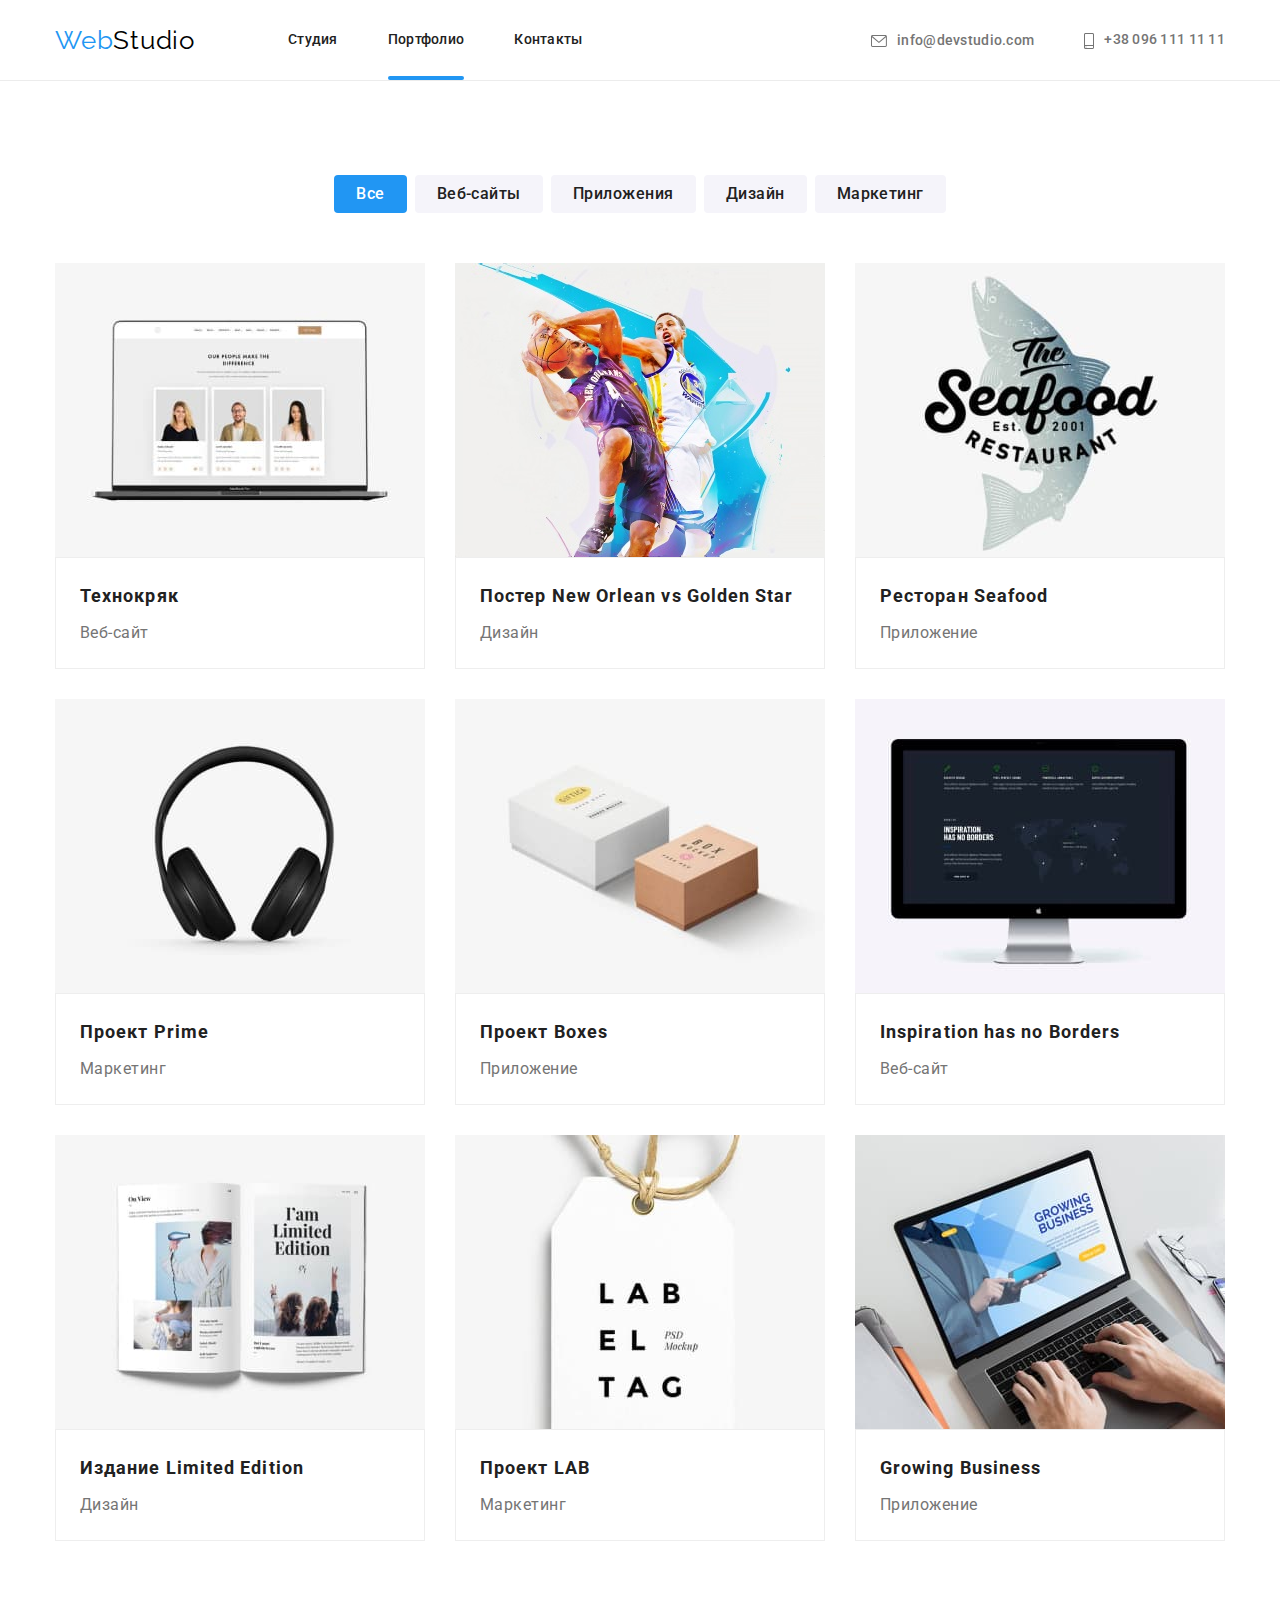
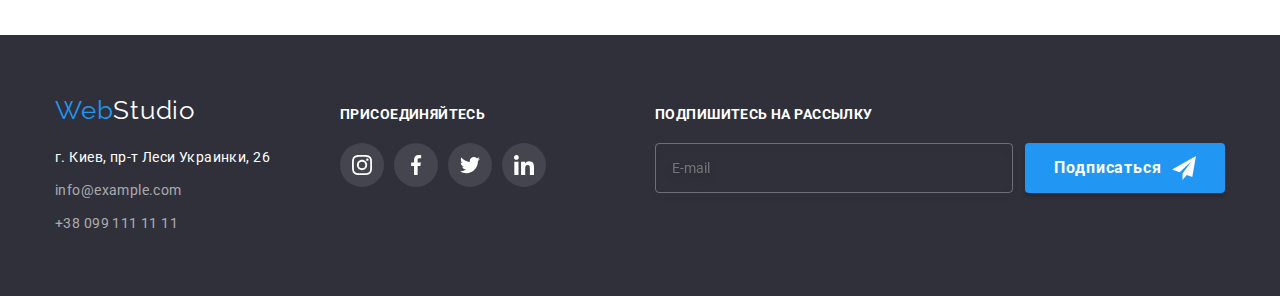
==== commit b8aebb2b: "made sass" ====
--- a/portfolio.html
+++ b/portfolio.html
@@ -15,12 +15,12 @@
       rel="stylesheet"
       href="https://cdn.jsdelivr.net/npm/modern-normalize@1.1.0/modern-normalize.min.css"
     />
-    <link rel="stylesheet" href="./css/styles.css" />
+    <link rel="stylesheet" href="./css/main.min.css" />
   </head>
 
   <body>
     <header class="header header--underline">
-      <div class="conteiner header--conteiner">
+      <div class="conteiner header__conteiner">
         <nav class="navigation">
           <a lang="en" href="./index.html" class="logo header__logo link"
             >Web<span class="logo__text logo__text--header-color">Studio</span></a
@@ -38,7 +38,7 @@
           </ul>
         </nav>
 
-        <ul class="contacts contacts--header list">
+        <ul class="contacts header__contacts list">
           <li class="contacts__list list">
             <a class="contacts__link link" href="mailto:info@devstudio.com"
               ><svg class="contacts__logo" width="16" height="12">
@@ -81,10 +81,10 @@
             </li>
           </ul>
 
-          <ul class="portfolio-grid">
+          <ul class="grid">
             <!-- #1 -->
 
-            <li class="portfolio-list portfolio-list--margin list">
+            <li class="portfolio-list grid__portfolio-list list">
               <a class="portfolio-card link" href="">
                 <div class="portfolio-card__wrap">
                   <img
@@ -109,7 +109,7 @@
 
             <!-- #2 -->
 
-            <li class="portfolio-list portfolio-list--margin list">
+            <li class="portfolio-list grid__portfolio-list list">
               <a class="portfolio-card link" href="">
                 <div class="portfolio-card__wrap">
                   <img
@@ -135,7 +135,7 @@
 
             <!-- #3 -->
 
-            <li class="portfolio-list portfolio-list--margin list">
+            <li class="portfolio-list grid__portfolio-list list">
               <a class="portfolio-card link" href="">
                 <div class="portfolio-card__wrap">
                   <img
@@ -161,7 +161,7 @@
 
             <!-- #4 -->
 
-            <li class="portfolio-list portfolio-list--margin list">
+            <li class="portfolio-list grid__portfolio-list list">
               <a class="portfolio-card link" href="">
                 <div class="portfolio-card__wrap">
                   <img
@@ -185,7 +185,7 @@
 
             <!-- #5 -->
 
-            <li class="portfolio-list portfolio-list--margin list">
+            <li class="portfolio-list grid__portfolio-list list">
               <a class="portfolio-card link" href="">
                 <div class="portfolio-card__wrap">
                   <img
@@ -209,7 +209,7 @@
 
             <!-- #6 -->
 
-            <li class="portfolio-list portfolio-list--margin list">
+            <li class="portfolio-list grid__portfolio-list list">
               <a class="portfolio-card link" href="">
                 <div class="portfolio-card__wrap">
                   <img
@@ -233,7 +233,7 @@
 
             <!-- #7 -->
 
-            <li class="portfolio-list portfolio-list--margin list">
+            <li class="portfolio-list grid__portfolio-list list">
               <a class="portfolio-card link" href="">
                 <div class="portfolio-card__wrap">
                   <img
@@ -259,7 +259,7 @@
 
             <!-- #8 -->
 
-            <li class="portfolio-list portfolio-list--margin list">
+            <li class="portfolio-list grid__portfolio-list list">
               <a class="portfolio-card link" href="">
                 <div class="portfolio-card__wrap">
                   <img
@@ -283,7 +283,7 @@
 
             <!-- #9 -->
 
-            <li class="portfolio-list portfolio-list--margin list">
+            <li class="portfolio-list grid__portfolio-list list">
               <a class="portfolio-card link" href="">
                 <div class="portfolio-card__wrap">
                   <img
@@ -309,9 +309,9 @@
       </section>
     </main>
     <footer class="footer">
-      <div class="conteiner conteiner--position">
+      <div class="conteiner footer__conteiner">
         <div class="footer-main">
-          <a lang="en" href="index.html" class="logo logo--foter-margin link"
+          <a lang="en" href="index.html" class="logo footer__logo link"
             >Web<span class="logo__text logo__text--footer-color">Studio</span></a
           >
           <address class="adress">
@@ -338,32 +338,32 @@
             </ul>
           </address>
         </div>
-        <div class="connect connect--position">
+        <div class="connect connect__wrap">
           <h2 class="connect__title">присоединяйтесь</h2>
           <ul class="social-list list">
             <li class="social-list__item">
-              <a class="social-list__link social-list__link--footer-link link" href="">
+              <a class="social-list__link social-list__link--footer-color link" href="">
                 <svg class="social-list__icon" width="20" height="20">
                   <use href="./images/icons.svg#icon-instagram" />
                 </svg>
               </a>
             </li>
             <li class="social-list__item">
-              <a class="social-list__link social-list__link--footer-link link" href="">
+              <a class="social-list__link social-list__link--footer-color link" href="">
                 <svg class="social-list__icon" width="20" height="20">
                   <use href="./images/icons.svg#icon-facebook" />
                 </svg>
               </a>
             </li>
             <li class="social-list__item">
-              <a class="social-list__link social-list__link--footer-link link" href="">
+              <a class="social-list__link social-list__link--footer-color link" href="">
                 <svg class="social-list__icon" width="20" height="20">
                   <use href="./images/icons.svg#icon-twitter" />
                 </svg>
               </a>
             </li>
             <li class="social-list__item">
-              <a class="social-list__link social-list__link--footer-link link" href="">
+              <a class="social-list__link social-list__link--footer-color link" href="">
                 <svg class="social-list__icon" width="20" height="20">
                   <use href="./images/icons.svg#icon-linkedin" />
                 </svg>
@@ -374,11 +374,11 @@
 
         <!--!Форма подписаться-->
 
-        <form class="subscribe subscribe--position">
+        <form class="subscribe subscribe__form">
           <h2 class="subscribe__title">Подпишитесь на рассылку</h2>
           <div class="subscribe-wrap">
             <input class="subscribe__input" type="text" name="subscribe" placeholder="E-mail" />
-            <button type="submit" class="button button--subscribe">
+            <button type="submit" class="button subscribe__button">
               Подписаться
               <svg class="subscribe__icon" width="24" height="24">
                 <use href="./images/icons.svg#icon-send-email" />
--- a/css/main.min.css
+++ b/css/main.min.css
@@ -0,0 +1 @@
+:root{--main-text-color: #212121;--text-color: #757575;--text-focus-color: #2196f3;--main-bg-color: #ffffff;--hero-bg-color: #2f303a;--team-bg-color: #f5f4fa;--footer-bg-color: #2f303a;--hero-btn-hover: #188ce8;--logo-color: #000000;--hero-underline: #ececec;--timming: cubic-bezier(0.4, 0, 0.2, 1)}h1,h2,h3,h4,h5{margin:0}ul{margin:0;padding:0}p{margin:0}img{display:block;max-width:100%;height:auto}.conteiner{margin:0 auto;width:1200px;padding-left:15px;padding-right:15px}.section{padding:94px 0}body{font-family:"Roboto",sans-serif;color:var(--text-color);background-color:var(--main-bg-color);font-size:14px}.list{padding:0;margin:0;list-style:none}.link{text-decoration:none;font-style:normal}.vissualy-hidden{position:absolute;white-space:nowrap;width:1px;height:1px;overflow:hidden;border:0;padding:0;clip:rect(0 0 0 0);clip-path:inset(50%);margin:-1px}.logo{font-family:"Raleway",sans-serif;color:var(--text-focus-color);font-size:26px;line-height:1.19;letter-spacing:.03em}.header--underline{border-bottom:1px solid var(--hero-underline)}.header__conteiner{display:flex;align-items:center}.navigation{display:flex;align-items:center}.navigation-list{display:flex;align-items:center}.header__logo{margin-right:93px}.logo__text--header-color{color:var(--logo-color)}.navigation-list__link{display:block;padding-top:32px;padding-bottom:32px;font-family:"Roboto",sans-serif;font-weight:500;font-size:14px;line-height:1.14;letter-spacing:.02em;color:var(--main-text-color);transition:color 250ms var(--timming)}.navigation-list__link .current{color:var(--text-focus-color)}.navigation-list__link:hover,.navigation-list__link:focus{color:var(--text-focus-color)}.navigation-list__link::before{content:"";position:absolute;left:0;bottom:0;display:block;width:100%;height:4px;background-color:var(--text-focus-color);border-radius:2px;transform:scaleX(0);transition:transform 250ms var(--timming)}.navigation-list__link:hover::before,.navigation-list__link:focus::before{transform:scaleX(1)}.navigation-list__link.current::after{content:"";position:absolute;left:0;bottom:0;display:block;width:100%;height:4px;background-color:var(--text-focus-color);border-radius:2px}.navigation-list__item{position:relative}.navigation-list__item:not(:last-child){margin-right:50px}.contacts__link{font-weight:500;font-size:14px;line-height:1.14;letter-spacing:.02em;color:var(--text-color);transition:color 250ms var(--timming)}.contacts__link:hover,.contacts__link:focus{color:var(--text-focus-color)}.contacts{display:flex;align-items:center}.header__contacts{margin-left:auto}.contacts__list+.contacts__list{margin-left:50px}.contacts__logo{vertical-align:middle;fill:currentcolor;margin-right:10px;text-align:center}.button{display:block;cursor:pointer;width:200px;height:50px;border:0;border-radius:4px;padding:0;color:var(--main-bg-color);font-weight:700;font-size:16px;line-height:1.88;letter-spacing:.06em;background-color:var(--text-focus-color);box-shadow:0px 4px 4px rgba(0,0,0,.15);transition:background-color 250ms var(--timming)}.button:hover,.button:focus{background-color:var(--hero-btn-hover)}.hero{padding:200px 0;text-align:center;max-width:1600px;margin:0 auto;background-color:var(--hero-bg-color);background-image:linear-gradient(rgba(47, 48, 58, 0.4), rgba(47, 48, 58, 0.4)),url(../images/bg-img.jpg);background-repeat:no-repeat;background-position:center;background-size:cover}.hero__text{margin-top:0;margin-bottom:30px;font-size:44px;line-height:1.36;letter-spacing:.06em;text-transform:uppercase;color:var(--main-bg-color)}.hero__button{display:inline}.specs{display:flex}.specs__title{margin-top:30px;font-size:14px;line-height:1.14;letter-spacing:.03em;text-transform:uppercase;color:var(--main-text-color)}.specs__item{width:270px;height:120px;background:var(--team-bg-color);border-radius:4px;display:flex;align-items:center;justify-content:center}.specs__list:not(:last-child){margin-right:30px}.specs__text{font-size:14px;line-height:1.71;letter-spacing:.03em;margin-top:10px;margin-bottom:0}.section__our-works{padding-top:0%}.section-title{text-align:center;font-size:36px;line-height:1.17;letter-spacing:.03em;color:var(--main-text-color);margin-bottom:50px}.examples{display:flex;justify-content:space-between}.examples__title{position:relative}.examples__text{position:absolute;height:70px;width:100%;bottom:0;left:0;padding-top:27px;padding-bottom:27px;font-weight:700;font-size:14px;line-height:1.14;text-align:center;vertical-align:middle;letter-spacing:.03em;text-transform:uppercase;color:var(--main-bg-color);background-color:rgba(47,48,58,.8)}.section--team-color{background-color:var(--team-bg-color)}.workers{display:flex;justify-content:space-between}.workers__card{width:270px;box-shadow:0px 1px 3px rgba(0,0,0,.12),0px 1px 1px rgba(0,0,0,.14),0px 2px 1px rgba(0,0,0,.2);border-radius:0px 0px 4px 4px}.workers-info{padding-top:30px;padding-bottom:30px;background-color:var(--main-bg-color);text-align:center;border-radius:0px 0px 4px 4px}.workers-info__name{font-weight:500;font-size:16px;line-height:1.19;letter-spacing:.03em;color:var(--main-text-color);margin-bottom:9px}.workers-info__prof{font-size:16px;line-height:1.19;letter-spacing:.03em;margin-bottom:16px}.social-list{display:flex;justify-content:center;background-color:rgba(0,0,0,0)}.social-list__item+.social-list__item{margin-left:10px}.social-list__link{width:44px;height:44px;border-radius:50%;display:flex;align-items:center;justify-content:center;background-color:var(--main-bg-color);color:#afb1b8;transition:color 250ms var(--timming),background-color 250ms var(--timming)}.social-list__link:hover,.social-list__link:focus{background-color:var(--text-focus-color);color:var(--main-bg-color)}.social-list__icon{fill:currentColor}.clients-list{display:flex;justify-content:center;background-color:rgba(0,0,0,0)}.clients-list__item{width:170px;height:92px;align-items:center}.clients-list__item+.clients-list__item{margin-left:30px}.clients-list__link{width:170px;height:92px;border:1px solid;border-radius:4px;display:flex;align-items:center;justify-content:center;color:#afb1b8;transition:color 250ms var(--timming)}.clients-list__link:hover,.clients-list__link:focus{color:var(--text-focus-color)}.clients-list__icon{fill:currentColor}.footer{padding:60px 0;background-color:var(--footer-bg-color)}.footer__conteiner{display:flex;align-items:baseline}.logo__text--footer-color{color:var(--main-bg-color)}.footer__logo{display:block;margin-bottom:20px}.adress{font-style:normal}.company-contacts__link--adress-color{color:var(--main-bg-color)}.company-contacts__link{display:block;font-size:14px;line-height:1.71;letter-spacing:.03em;color:rgba(255,255,255,.6);transition:color 250ms var(--timming)}.company-contacts__link:hover,.company-contacts__link:focus{color:var(--text-focus-color)}.company-contacts__link--adress-color{color:var(--main-bg-color)}.company-contacts__list:not(:last-child){margin-bottom:9px}.connect__wrap{margin-left:70px}.connect__title{margin-bottom:20px;font-weight:700;font-size:14px;line-height:1.14;letter-spacing:.03em;text-transform:uppercase;color:var(--main-bg-color)}.social-list__link--footer-color{background-color:rgba(255,255,255,.1);color:var(--main-bg-color)}.social-list__link--footer-color:hover,.social-list__link--footer-color:focus{background-color:var(--text-focus-color)}.subscribe__form{margin-left:auto}.subscribe__input{width:358px;height:50px;padding-left:16px;margin-right:12px;border:1px solid rgba(255,255,255,.3);box-sizing:border-box;filter:drop-shadow(0px 4px 4px rgba(0, 0, 0, 0.15));border-radius:4px;background-color:rgba(0,0,0,0);color:inherit}.subscribe__input:focus{outline:none;border-color:var(--text-focus-color)}.subscribe__title{margin-bottom:20px;font-weight:700;font-size:14px;line-height:1.14;letter-spacing:.03em;text-transform:uppercase;color:var(--main-bg-color)}.subscribe__button{display:flex;align-items:center;justify-content:center}.subscribe__icon{margin-left:10px;fill:var(--main-bg-color)}.subscribe-wrap{display:flex}.backdrop{position:fixed;width:100%;height:100%;top:0;left:0;background-color:rgba(0,0,0,.2);transition:opacity 250ms var(--timming),visibility 250ms var(--timming),box-shadow 250ms var(--timming)}.is-hidden{opacity:0;pointer-events:none;visibility:hidden}.backdrop.is-hidden .modal{transform:translate(-50%, -50%) scale(1.1)}.modal{position:absolute;top:50%;left:50%;transform:translate(-50%, -50%) scale(1);width:528px;min-height:581px;background-color:var(--main-bg-color);border-radius:4px;transition:transform 300ms;box-shadow:0px 1px 3px rgba(0,0,0,.12),0px 1px 1px rgba(0,0,0,.14),0px 2px 1px rgba(0,0,0,.2);padding:40px}.modal-close{cursor:pointer;padding:0;position:absolute;top:8px;right:8px;width:30px;height:30px;border-radius:50%;border:1px solid rgba(0,0,0,.1);background-color:rgba(0,0,0,0)}.modal-close__icon{vertical-align:middle;transition:fill 250ms var(--timming)}.modal-close:hover .modal-close__icon,.modal-close:focus .modal-close__icon{fill:var(--text-focus-color)}.modal-form__title{margin-bottom:12px;font-weight:700;font-size:20px;line-height:1.15;text-align:center;letter-spacing:.03em;color:var(--main-text-color)}.modal-form__label{display:inline-block;font-size:12px;line-height:1.17;letter-spacing:.01em;margin-bottom:4px}.modal-form__input{width:100%;height:40px;padding-left:35px;border:1px solid rgba(33,33,33,.2);outline:none;box-sizing:border-box;border-radius:4px;color:var(--main-text-color);transition:border-color 250ms var(--timming)}.modal-form__input:focus{border-color:var(--text-focus-color)}.modal-input-wrap{position:relative;margin-bottom:10px}.modal-form__icon{position:absolute;top:50%;left:12px;transform:translateY(-50%);transition:fill 250ms var(--timming)}.modal-form__input:focus+.modal-form__icon{fill:var(--text-focus-color)}.modal-form__input--comment{height:120px;margin-bottom:20px;padding:12px 16px;resize:none}.modal-form__input--comment::placeholder{font-size:14px;line-height:1.14;letter-spacing:.01em;color:rgba(117,117,117,.5)}.checkbox-label{display:flex;align-items:center;justify-content:center;margin-bottom:30px}.checkbox-label__icon{display:flex;align-items:center;justify-content:center;margin-right:7px;width:16px;height:15px;border:2px solid var(--main-text-color);border-radius:2px;fill:rgba(0,0,0,0)}.checkbox:checked+.checkbox-label .checkbox-label__icon{background-color:var(--text-focus-color);fill:var(--main-bg-color);border:rgba(0,0,0,0)}.checkbox-label__license{font-size:14px;line-height:1.71;letter-spacing:.03em;text-decoration-line:underline;color:var(--text-focus-color)}.button--modal-send{margin:0 auto}.portfolio-filter__btn{cursor:pointer;padding:6px 22px;border-radius:4px;border:0;font-family:inherit;font-weight:500;font-size:16px;line-height:1.625;letter-spacing:.03em;color:var(--main-text-color);background-color:var(--team-bg-color);transition:color 250ms var(--timming),background-color 250ms var(--timming),box-shadodw 250ms var(--timming)}.portfolio-filter__btn:hover,.portfolio-filter__btn:focus{color:var(--main-bg-color);background-color:var(--text-focus-color);box-shadow:0px 3px 1px rgba(0,0,0,.1),0px 1px 2px rgba(0,0,0,.08),0px 2px 2px rgba(0,0,0,.12)}.portfolio-filter__btn--current{color:var(--main-bg-color);background-color:var(--text-focus-color)}.portfolio-filter__list:not(:last-child){margin-right:8px}.portfolio-card{display:block;transition:box-shadow 250ms var(--timming)}.portfolio-card:hover{box-shadow:0px 1px 1px rgba(0,0,0,.12),0px 4px 4px rgba(0,0,0,.06),1px 4px 6px rgba(0,0,0,.16)}.portfolio-filter{display:flex;justify-content:center}.portfolio-filter--bottom-margin{margin-bottom:50px}.grid{display:flex;flex-wrap:wrap}.portfolio-card__wrap{position:relative;overflow:hidden}.portfolio-card__text{position:absolute;top:0;left:0;height:100%;padding:63px 24px;font-size:18px;line-height:1.56;letter-spacing:.03em;color:var(--main-bg-color);background-color:rgba(33,150,243,.9);transform:translateY(100%);transition:transform 250ms var(--timming)}.portfolio-card:hover .portfolio-card__text,.portfolio-card:focus .portfolio-card__text{transform:translateY(0)}.portfolio-description{border:1px solid #eee;padding:20px 24px}.grid__portfolio-list{margin-right:30px;margin-bottom:30px}.grid__portfolio-list:nth-child(3n){margin-right:0}.grid__portfolio-list:nth-last-child(-n+3){margin-bottom:0}.portfolio-description__title{font-weight:700;font-size:18px;line-height:2;letter-spacing:.06em;color:var(--main-text-color)}.portfolio-description__text{font-size:16px;line-height:1.88;letter-spacing:.03em;color:var(--text-color);margin-top:4px}/*# sourceMappingURL=main.min.css.map */